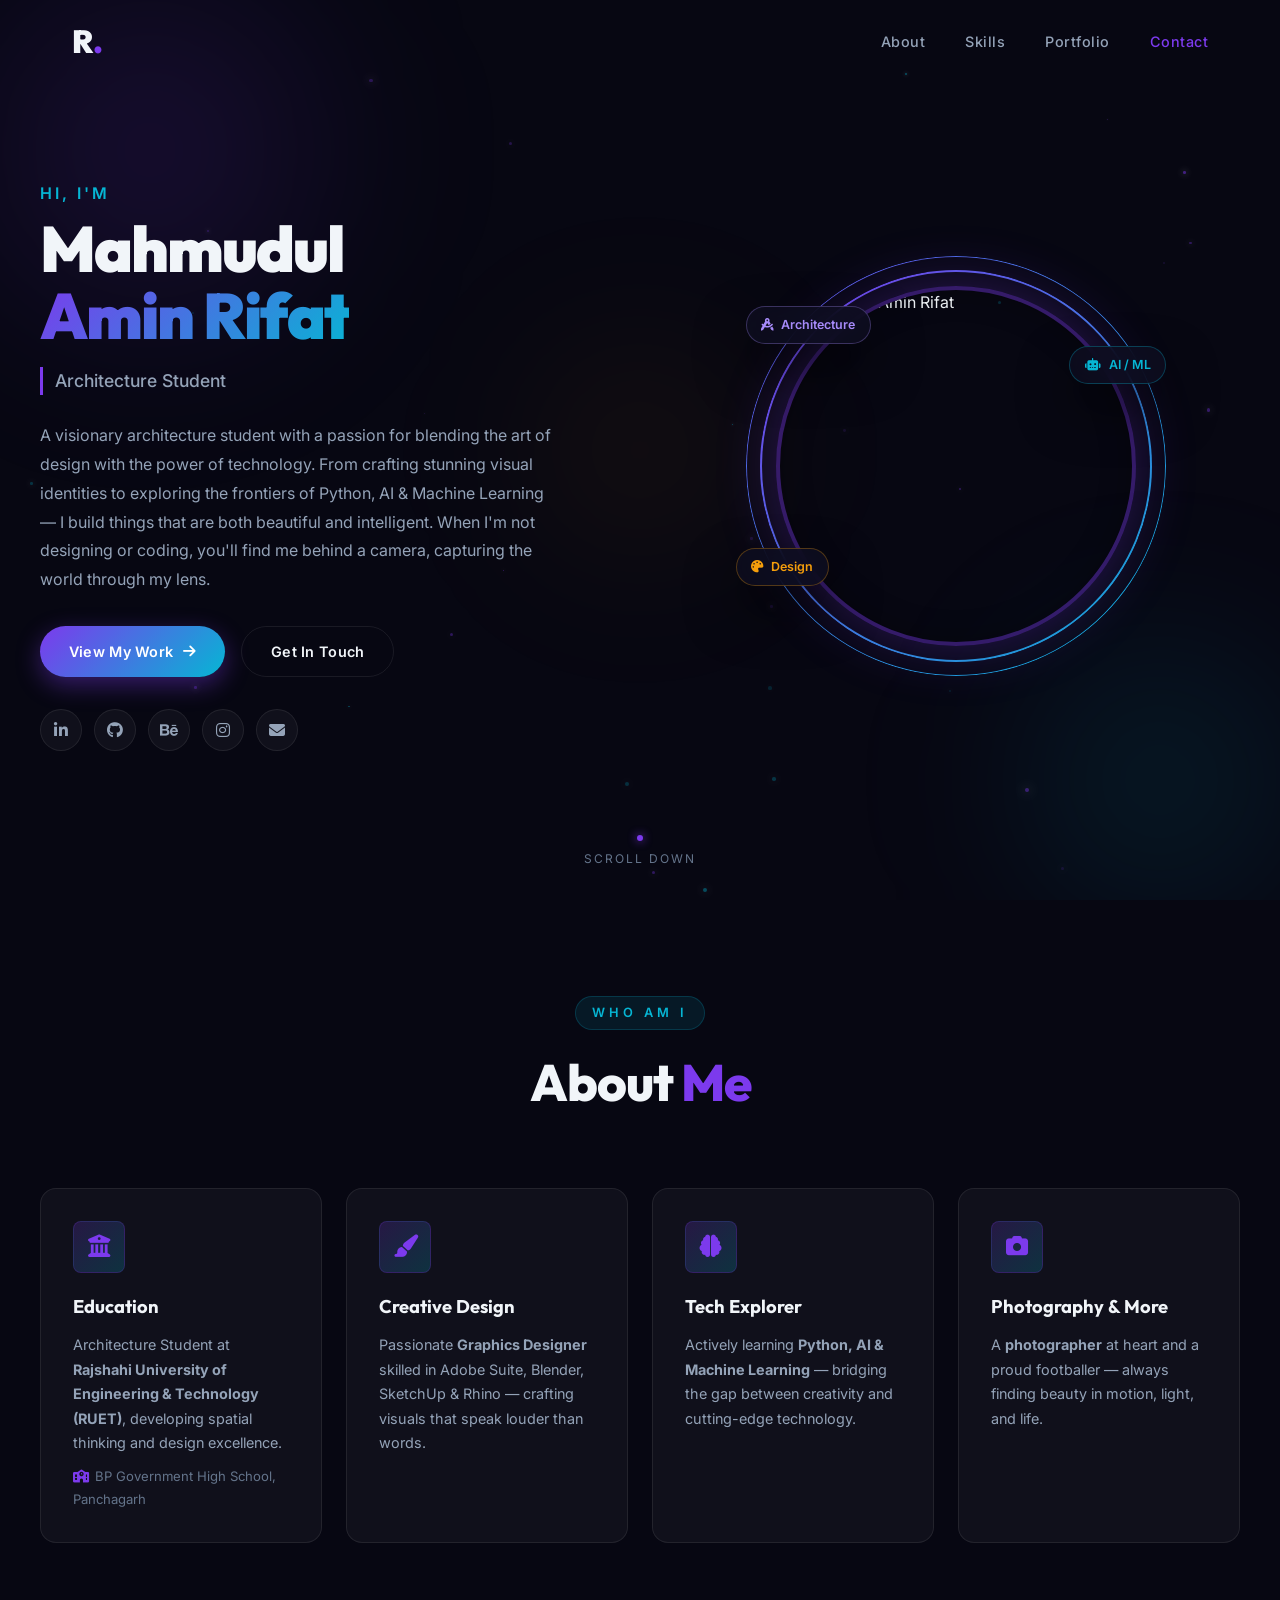
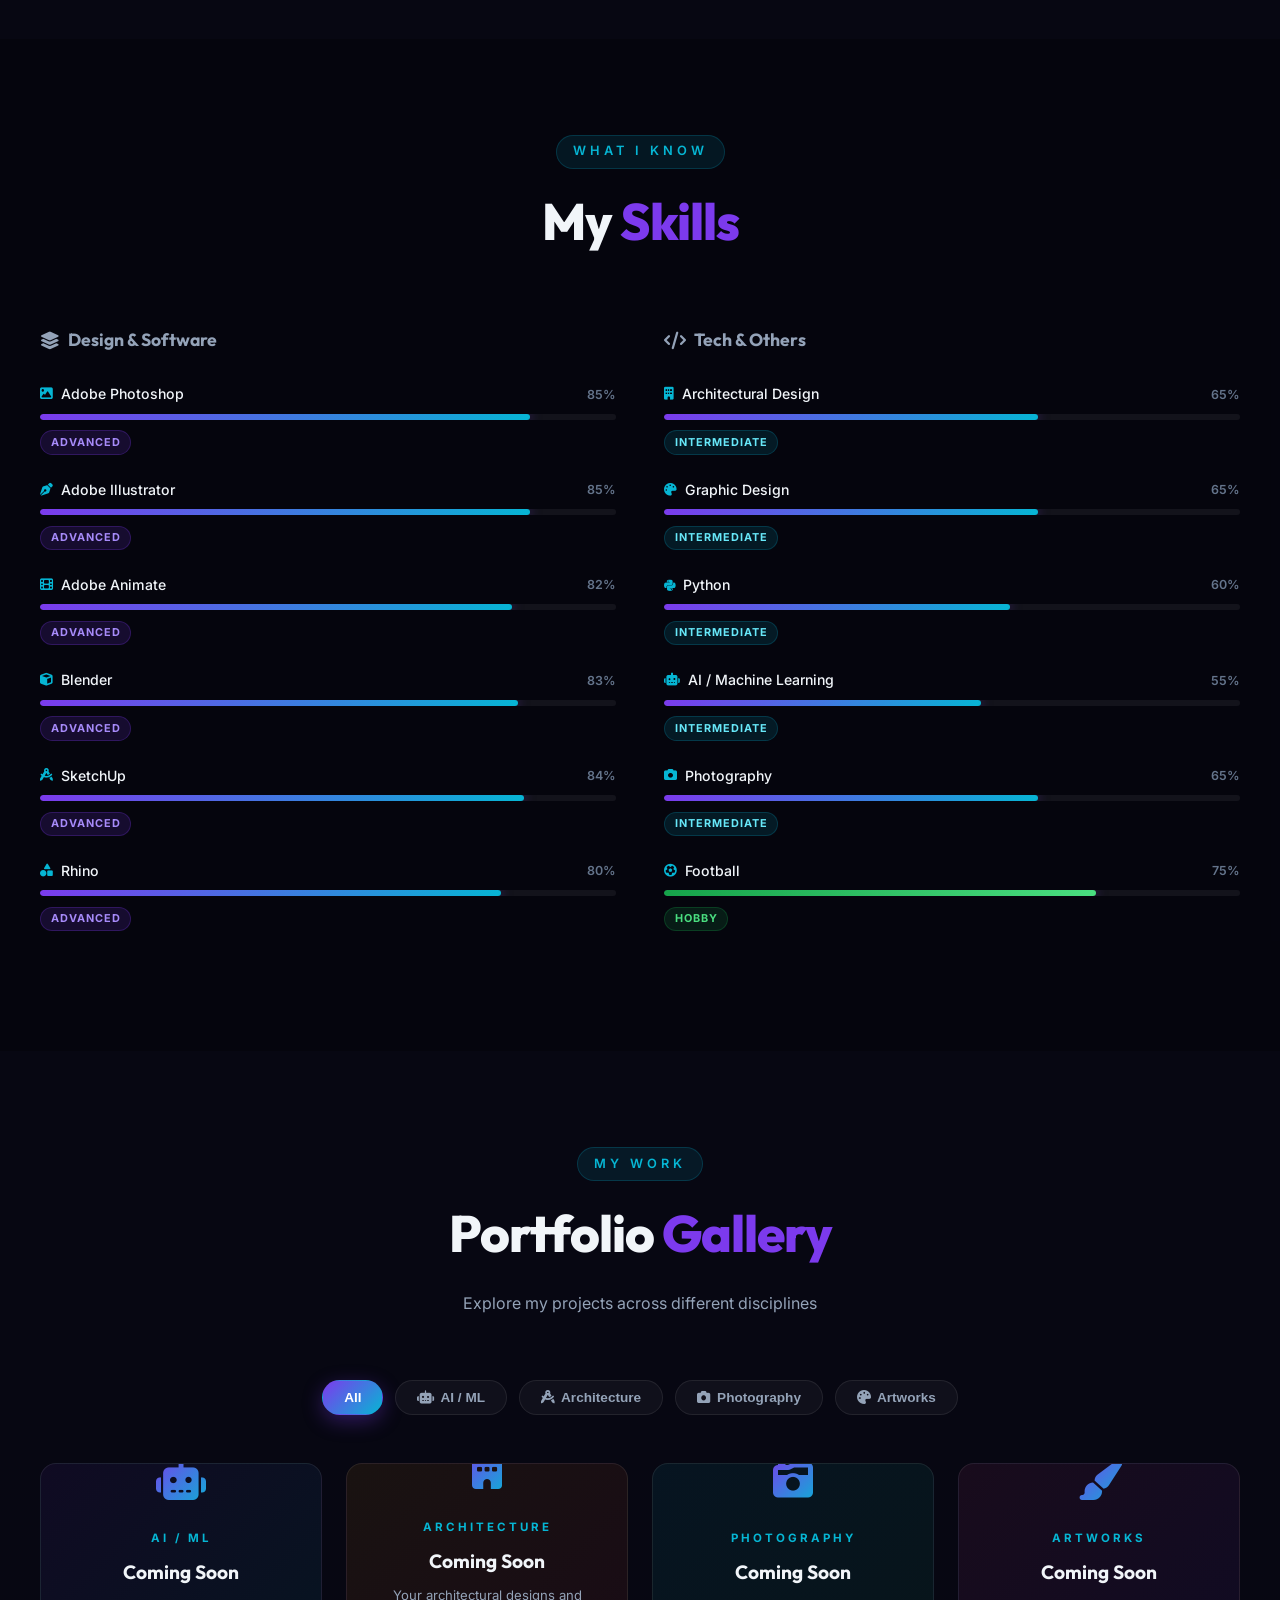
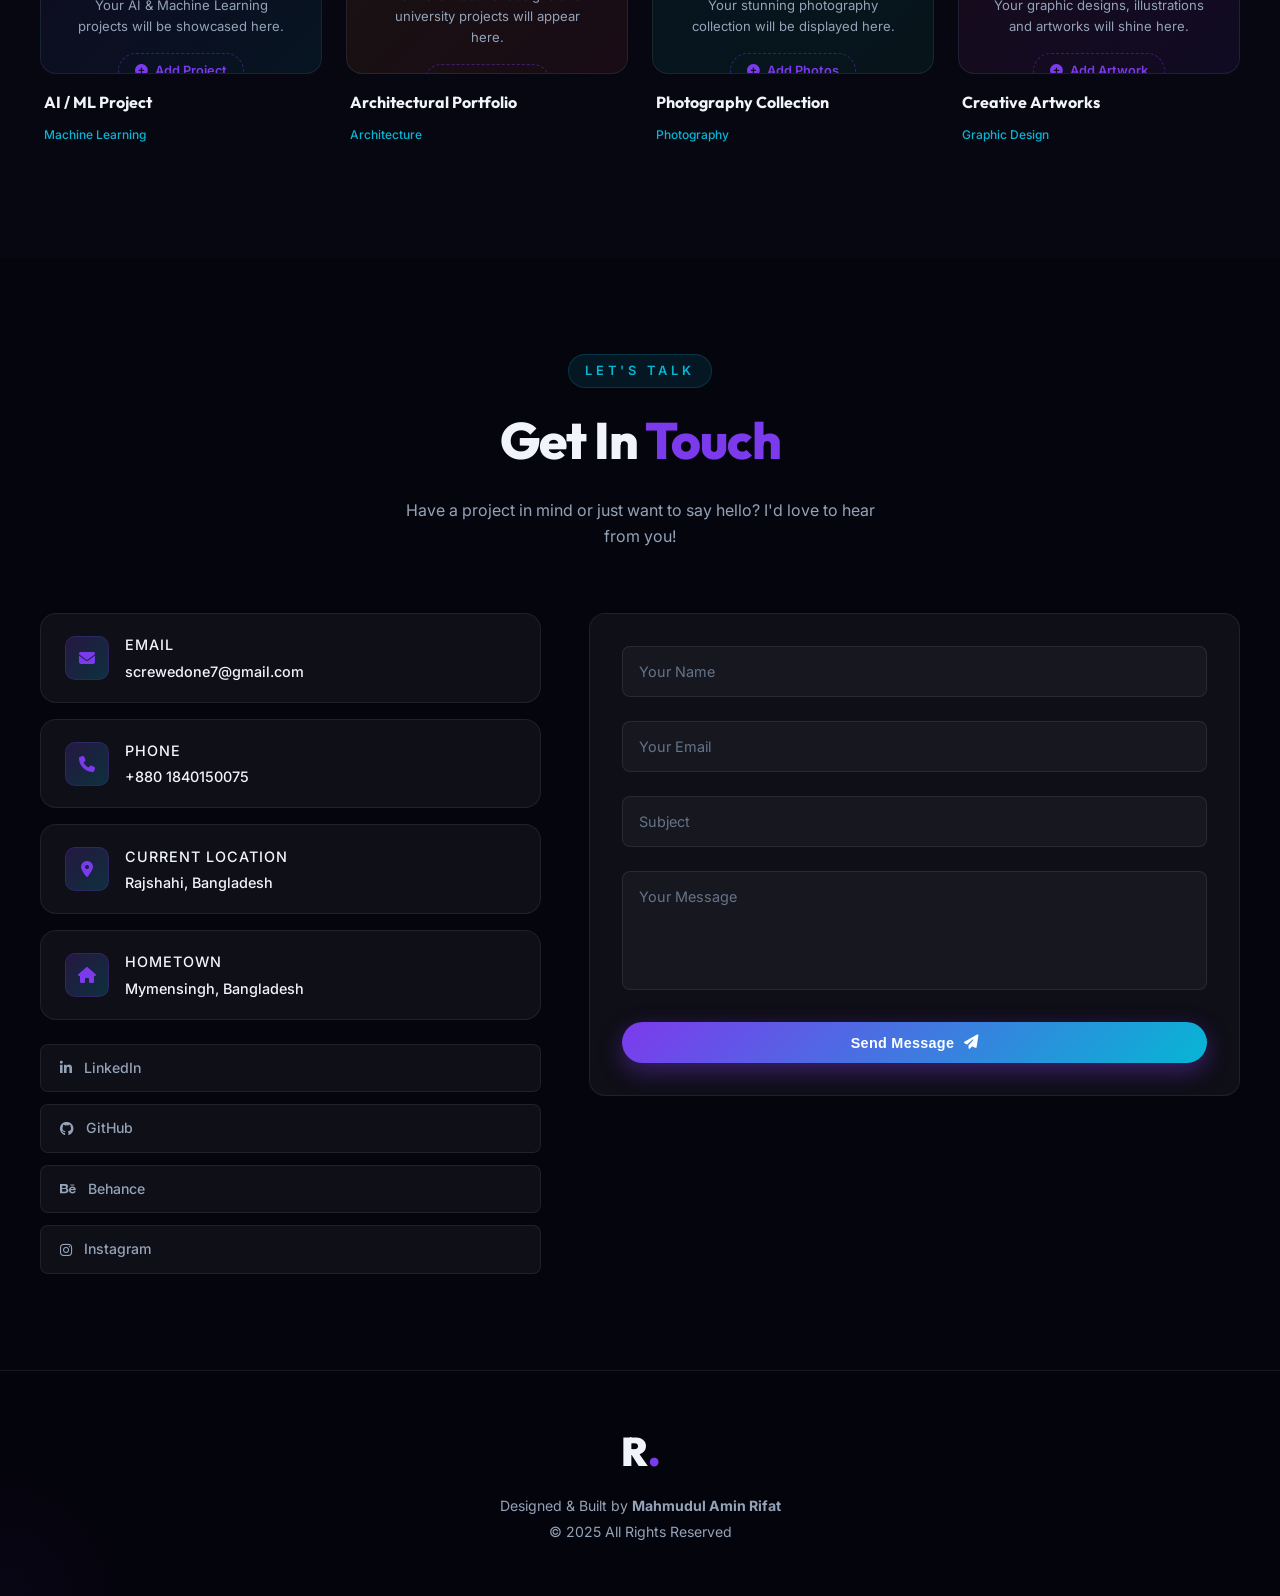
==== index.html @ 2a58b6e9 "Add files via upload" ====
<!DOCTYPE html>
<html lang="en">

<head>
    <meta charset="UTF-8" />
    <meta name="viewport" content="width=device-width, initial-scale=1.0" />
    <meta name="description"
        content="Mahmudul Amin Rifat — Architecture Student, Graphics Designer, Photographer & AI/ML Enthusiast. Portfolio & CV." />
    <title>Mahmudul Amin Rifat | Portfolio</title>
    <link rel="preconnect" href="https://fonts.googleapis.com" />
    <link rel="preconnect" href="https://fonts.gstatic.com" crossorigin />
    <link
        href="https://fonts.googleapis.com/css2?family=Outfit:wght@300;400;500;600;700;800;900&family=Inter:wght@300;400;500;600&display=swap"
        rel="stylesheet" />
    <link rel="stylesheet" href="https://cdnjs.cloudflare.com/ajax/libs/font-awesome/6.5.0/css/all.min.css" />
    <link rel="stylesheet" href="style.css" />
</head>

<body>

    <!-- Animated Background -->
    <div class="bg-animation">
        <div class="orb orb-1"></div>
        <div class="orb orb-2"></div>
        <div class="orb orb-3"></div>
        <div class="particles" id="particles"></div>
    </div>

    <!-- Navigation -->
    <nav class="navbar" id="navbar">
        <div class="nav-container">
            <a href="#hero" class="nav-logo">
                <span class="logo-text">R<span class="accent">.</span></span>
            </a>
            <ul class="nav-links" id="navLinks">
                <li><a href="#about" class="nav-link">About</a></li>
                <li><a href="#skills" class="nav-link">Skills</a></li>
                <li><a href="#portfolio" class="nav-link">Portfolio</a></li>
                <li><a href="#contact" class="nav-link">Contact</a></li>
            </ul>
            <button class="nav-toggle" id="navToggle" aria-label="Toggle navigation">
                <span></span><span></span><span></span>
            </button>
        </div>
    </nav>

    <!-- Hero Section -->
    <section class="hero" id="hero">
        <div class="hero-content">
            <div class="hero-left">
                <div class="greeting reveal">Hi, I'm</div>
                <h1 class="hero-name reveal">
                    Mahmudul<br />
                    <span class="name-gradient">Amin Rifat</span>
                </h1>
                <div class="hero-roles reveal">
                    <span class="role-item active" id="roleText">Architecture Student</span>
                </div>
                <p class="hero-bio reveal">
                    A visionary architecture student with a passion for blending the art of design
                    with the power of technology. From crafting stunning visual identities to exploring
                    the frontiers of Python, AI & Machine Learning — I build things that are both
                    beautiful and intelligent. When I'm not designing or coding, you'll find me behind
                    a camera, capturing the world through my lens.
                </p>
                <div class="hero-cta reveal">
                    <a href="#portfolio" class="btn btn-primary" id="viewWorkBtn">
                        <span>View My Work</span>
                        <i class="fas fa-arrow-right"></i>
                    </a>
                    <a href="#contact" class="btn btn-ghost" id="contactBtn">
                        <span>Get In Touch</span>
                    </a>
                </div>
                <div class="hero-socials reveal">
                    <a href="https://www.linkedin.com/in/mahmudul-rifat-793310312/" target="_blank" class="social-icon"
                        id="linkedinLink" aria-label="LinkedIn">
                        <i class="fab fa-linkedin-in"></i>
                    </a>
                    <a href="https://github.com/iceebear11" target="_blank" class="social-icon" id="githubLink"
                        aria-label="GitHub">
                        <i class="fab fa-github"></i>
                    </a>
                    <a href="https://www.behance.net/mdrifat579" target="_blank" class="social-icon" id="behanceLink"
                        aria-label="Behance">
                        <i class="fab fa-behance"></i>
                    </a>
                    <a href="https://www.instagram.com/i_rifat11/" target="_blank" class="social-icon"
                        id="instagramLink" aria-label="Instagram">
                        <i class="fab fa-instagram"></i>
                    </a>
                    <a href="mailto:screwedone7@gmail.com" class="social-icon" id="emailLink" aria-label="Email">
                        <i class="fas fa-envelope"></i>
                    </a>
                </div>
            </div>
            <div class="hero-right reveal">
                <div class="profile-wrapper">
                    <div class="profile-ring"></div>
                    <div class="profile-ring ring-2"></div>
                    <div class="profile-img-container">
                        <img src="images/profile.jpg" alt="Mahmudul Amin Rifat" class="profile-img" id="profileImg" />
                    </div>
                    <div class="profile-badge badge-1">
                        <i class="fas fa-drafting-compass"></i>
                        <span>Architecture</span>
                    </div>
                    <div class="profile-badge badge-2">
                        <i class="fas fa-palette"></i>
                        <span>Design</span>
                    </div>
                    <div class="profile-badge badge-3">
                        <i class="fas fa-robot"></i>
                        <span>AI / ML</span>
                    </div>
                </div>
            </div>
        </div>
        <div class="scroll-indicator" id="scrollIndicator">
            <div class="scroll-dot"></div>
            <span>Scroll Down</span>
        </div>
    </section>

    <!-- About Section -->
    <section class="section" id="about">
        <div class="container">
            <div class="section-header reveal">
                <span class="section-tag">Who Am I</span>
                <h2 class="section-title">About <span class="accent">Me</span></h2>
            </div>
            <div class="about-grid">
                <div class="about-card reveal" id="aboutCard1">
                    <div class="about-icon"><i class="fas fa-university"></i></div>
                    <h3>Education</h3>
                    <p>Architecture Student at <strong>Rajshahi University of Engineering &amp; Technology
                            (RUET)</strong>, developing spatial thinking and design excellence.</p>
                    <p style="margin-top:0.6rem; font-size:0.82rem; color:#64748b;"><i class="fas fa-school"
                            style="margin-right:0.35rem; color:#7c3aed;"></i>BP Government High School, Panchagarh</p>
                </div>
                <div class="about-card reveal" id="aboutCard2">
                    <div class="about-icon"><i class="fas fa-paint-brush"></i></div>
                    <h3>Creative Design</h3>
                    <p>Passionate <strong>Graphics Designer</strong> skilled in Adobe Suite, Blender, SketchUp & Rhino —
                        crafting visuals that speak louder than words.</p>
                </div>
                <div class="about-card reveal" id="aboutCard3">
                    <div class="about-icon"><i class="fas fa-brain"></i></div>
                    <h3>Tech Explorer</h3>
                    <p>Actively learning <strong>Python, AI & Machine Learning</strong> — bridging the gap between
                        creativity and cutting-edge technology.</p>
                </div>
                <div class="about-card reveal" id="aboutCard4">
                    <div class="about-icon"><i class="fas fa-camera"></i></div>
                    <h3>Photography & More</h3>
                    <p>A <strong>photographer</strong> at heart and a proud footballer — always finding beauty in
                        motion, light, and life.</p>
                </div>
            </div>
        </div>
    </section>

    <!-- Skills Section -->
    <section class="section section-dark" id="skills">
        <div class="container">
            <div class="section-header reveal">
                <span class="section-tag">What I Know</span>
                <h2 class="section-title">My <span class="accent">Skills</span></h2>
            </div>
            <div class="skills-grid">
                <div class="skills-col reveal">
                    <h3 class="skills-cat-title"><i class="fas fa-layer-group"></i> Design & Software</h3>
                    <div class="skill-item" id="skill-ps">
                        <div class="skill-header">
                            <span class="skill-name"><i class="fas fa-image"></i> Adobe Photoshop</span>
                            <span class="skill-percent">85%</span>
                        </div>
                        <div class="skill-bar">
                            <div class="skill-fill" data-width="85"></div>
                        </div>
                        <span class="skill-badge advanced">Advanced</span>
                    </div>
                    <div class="skill-item" id="skill-ai">
                        <div class="skill-header">
                            <span class="skill-name"><i class="fas fa-pen-nib"></i> Adobe Illustrator</span>
                            <span class="skill-percent">85%</span>
                        </div>
                        <div class="skill-bar">
                            <div class="skill-fill" data-width="85"></div>
                        </div>
                        <span class="skill-badge advanced">Advanced</span>
                    </div>
                    <div class="skill-item" id="skill-animate">
                        <div class="skill-header">
                            <span class="skill-name"><i class="fas fa-film"></i> Adobe Animate</span>
                            <span class="skill-percent">82%</span>
                        </div>
                        <div class="skill-bar">
                            <div class="skill-fill" data-width="82"></div>
                        </div>
                        <span class="skill-badge advanced">Advanced</span>
                    </div>
                    <div class="skill-item" id="skill-blender">
                        <div class="skill-header">
                            <span class="skill-name"><i class="fas fa-cube"></i> Blender</span>
                            <span class="skill-percent">83%</span>
                        </div>
                        <div class="skill-bar">
                            <div class="skill-fill" data-width="83"></div>
                        </div>
                        <span class="skill-badge advanced">Advanced</span>
                    </div>
                    <div class="skill-item" id="skill-sketchup">
                        <div class="skill-header">
                            <span class="skill-name"><i class="fas fa-drafting-compass"></i> SketchUp</span>
                            <span class="skill-percent">84%</span>
                        </div>
                        <div class="skill-bar">
                            <div class="skill-fill" data-width="84"></div>
                        </div>
                        <span class="skill-badge advanced">Advanced</span>
                    </div>
                    <div class="skill-item" id="skill-rhino">
                        <div class="skill-header">
                            <span class="skill-name"><i class="fas fa-shapes"></i> Rhino</span>
                            <span class="skill-percent">80%</span>
                        </div>
                        <div class="skill-bar">
                            <div class="skill-fill" data-width="80"></div>
                        </div>
                        <span class="skill-badge advanced">Advanced</span>
                    </div>
                </div>
                <div class="skills-col reveal">
                    <h3 class="skills-cat-title"><i class="fas fa-code"></i> Tech & Others</h3>
                    <div class="skill-item" id="skill-arch">
                        <div class="skill-header">
                            <span class="skill-name"><i class="fas fa-building"></i> Architectural Design</span>
                            <span class="skill-percent">65%</span>
                        </div>
                        <div class="skill-bar">
                            <div class="skill-fill" data-width="65"></div>
                        </div>
                        <span class="skill-badge intermediate">Intermediate</span>
                    </div>
                    <div class="skill-item" id="skill-gd">
                        <div class="skill-header">
                            <span class="skill-name"><i class="fas fa-palette"></i> Graphic Design</span>
                            <span class="skill-percent">65%</span>
                        </div>
                        <div class="skill-bar">
                            <div class="skill-fill" data-width="65"></div>
                        </div>
                        <span class="skill-badge intermediate">Intermediate</span>
                    </div>
                    <div class="skill-item" id="skill-python">
                        <div class="skill-header">
                            <span class="skill-name"><i class="fab fa-python"></i> Python</span>
                            <span class="skill-percent">60%</span>
                        </div>
                        <div class="skill-bar">
                            <div class="skill-fill" data-width="60"></div>
                        </div>
                        <span class="skill-badge intermediate">Intermediate</span>
                    </div>
                    <div class="skill-item" id="skill-aiml">
                        <div class="skill-header">
                            <span class="skill-name"><i class="fas fa-robot"></i> AI / Machine Learning</span>
                            <span class="skill-percent">55%</span>
                        </div>
                        <div class="skill-bar">
                            <div class="skill-fill" data-width="55"></div>
                        </div>
                        <span class="skill-badge intermediate">Intermediate</span>
                    </div>
                    <div class="skill-item" id="skill-photo">
                        <div class="skill-header">
                            <span class="skill-name"><i class="fas fa-camera"></i> Photography</span>
                            <span class="skill-percent">65%</span>
                        </div>
                        <div class="skill-bar">
                            <div class="skill-fill" data-width="65"></div>
                        </div>
                        <span class="skill-badge intermediate">Intermediate</span>
                    </div>
                    <div class="skill-item" id="skill-football">
                        <div class="skill-header">
                            <span class="skill-name"><i class="fas fa-futbol"></i> Football</span>
                            <span class="skill-percent">75%</span>
                        </div>
                        <div class="skill-bar">
                            <div class="skill-fill" data-width="75"
                                style="background: linear-gradient(90deg, #16a34a, #4ade80);"></div>
                        </div>
                        <span class="skill-badge hobby">Hobby</span>
                    </div>
                </div>
            </div>
        </div>
    </section>

    <!-- Portfolio Section -->
    <section class="section" id="portfolio">
        <div class="container">
            <div class="section-header reveal">
                <span class="section-tag">My Work</span>
                <h2 class="section-title">Portfolio <span class="accent">Gallery</span></h2>
                <p class="section-subtitle">Explore my projects across different disciplines</p>
            </div>

            <!-- Portfolio Tabs -->
            <div class="portfolio-tabs reveal">
                <button class="tab-btn active" data-tab="all" id="tabAll">All</button>
                <button class="tab-btn" data-tab="aiml" id="tabAiml"><i class="fas fa-robot"></i> AI / ML</button>
                <button class="tab-btn" data-tab="architecture" id="tabArch"><i class="fas fa-drafting-compass"></i>
                    Architecture</button>
                <button class="tab-btn" data-tab="photography" id="tabPhoto"><i class="fas fa-camera"></i>
                    Photography</button>
                <button class="tab-btn" data-tab="artworks" id="tabArt"><i class="fas fa-palette"></i> Artworks</button>
            </div>

            <!-- Portfolio Grid -->
            <div class="portfolio-grid" id="portfolioGrid">

                <!-- AI/ML Section -->
                <div class="portfolio-item reveal" data-category="aiml" id="port-aiml-1">
                    <div class="portfolio-card placeholder-card">
                        <div class="placeholder-inner">
                            <div class="placeholder-icon"><i class="fas fa-robot"></i></div>
                            <span class="placeholder-cat">AI / ML</span>
                            <h3>Coming Soon</h3>
                            <p>Your AI & Machine Learning projects will be showcased here.</p>
                            <div class="upload-hint"><i class="fas fa-plus-circle"></i> Add Project</div>
                        </div>
                    </div>
                    <div class="portfolio-info">
                        <h4>AI / ML Project</h4>
                        <span class="port-tag">Machine Learning</span>
                    </div>
                </div>

                <!-- Architecture Section -->
                <div class="portfolio-item reveal" data-category="architecture" id="port-arch-1">
                    <div class="portfolio-card placeholder-card arch-placeholder">
                        <div class="placeholder-inner">
                            <div class="placeholder-icon"><i class="fas fa-building"></i></div>
                            <span class="placeholder-cat">Architecture</span>
                            <h3>Coming Soon</h3>
                            <p>Your architectural designs and university projects will appear here.</p>
                            <div class="upload-hint"><i class="fas fa-plus-circle"></i> Add Project</div>
                        </div>
                    </div>
                    <div class="portfolio-info">
                        <h4>Architectural Portfolio</h4>
                        <span class="port-tag">Architecture</span>
                    </div>
                </div>

                <!-- Photography Section -->
                <div class="portfolio-item reveal" data-category="photography" id="port-photo-1">
                    <div class="portfolio-card placeholder-card photo-placeholder">
                        <div class="placeholder-inner">
                            <div class="placeholder-icon"><i class="fas fa-camera-retro"></i></div>
                            <span class="placeholder-cat">Photography</span>
                            <h3>Coming Soon</h3>
                            <p>Your stunning photography collection will be displayed here.</p>
                            <div class="upload-hint"><i class="fas fa-plus-circle"></i> Add Photos</div>
                        </div>
                    </div>
                    <div class="portfolio-info">
                        <h4>Photography Collection</h4>
                        <span class="port-tag">Photography</span>
                    </div>
                </div>

                <!-- Artworks Section -->
                <div class="portfolio-item reveal" data-category="artworks" id="port-art-1">
                    <div class="portfolio-card placeholder-card art-placeholder">
                        <div class="placeholder-inner">
                            <div class="placeholder-icon"><i class="fas fa-paint-brush"></i></div>
                            <span class="placeholder-cat">Artworks</span>
                            <h3>Coming Soon</h3>
                            <p>Your graphic designs, illustrations and artworks will shine here.</p>
                            <div class="upload-hint"><i class="fas fa-plus-circle"></i> Add Artwork</div>
                        </div>
                    </div>
                    <div class="portfolio-info">
                        <h4>Creative Artworks</h4>
                        <span class="port-tag">Graphic Design</span>
                    </div>
                </div>

            </div>
        </div>
    </section>

    <!-- Contact Section -->
    <section class="section section-dark" id="contact">
        <div class="container">
            <div class="section-header reveal">
                <span class="section-tag">Let's Talk</span>
                <h2 class="section-title">Get In <span class="accent">Touch</span></h2>
                <p class="section-subtitle">Have a project in mind or just want to say hello? I'd love to hear from you!
                </p>
            </div>
            <div class="contact-grid">
                <div class="contact-info reveal">
                    <div class="contact-card" id="contactEmail">
                        <div class="contact-icon"><i class="fas fa-envelope"></i></div>
                        <div class="contact-details">
                            <span class="contact-label">Email</span>
                            <a href="mailto:screwedone7@gmail.com">screwedone7@gmail.com</a>
                        </div>
                    </div>
                    <div class="contact-card" id="contactPhone">
                        <div class="contact-icon"><i class="fas fa-phone"></i></div>
                        <div class="contact-details">
                            <span class="contact-label">Phone</span>
                            <a href="tel:+8801840150075">+880 1840150075</a>
                        </div>
                    </div>
                    <div class="contact-card" id="contactLocation">
                        <div class="contact-icon"><i class="fas fa-map-marker-alt"></i></div>
                        <div class="contact-details">
                            <span class="contact-label">Current Location</span>
                            <span>Rajshahi, Bangladesh</span>
                        </div>
                    </div>
                    <div class="contact-card" id="contactHometown">
                        <div class="contact-icon"><i class="fas fa-home"></i></div>
                        <div class="contact-details">
                            <span class="contact-label">Hometown</span>
                            <span>Mymensingh, Bangladesh</span>
                        </div>
                    </div>
                    <div class="contact-socials">
                        <a href="https://www.linkedin.com/in/mahmudul-rifat-793310312/" target="_blank"
                            class="contact-social-link" id="contactLinkedin">
                            <i class="fab fa-linkedin-in"></i>
                            <span>LinkedIn</span>
                        </a>
                        <a href="https://github.com/iceebear11" target="_blank" class="contact-social-link"
                            id="contactGithub">
                            <i class="fab fa-github"></i>
                            <span>GitHub</span>
                        </a>
                        <a href="https://www.behance.net/mdrifat579" target="_blank" class="contact-social-link"
                            id="contactBehance">
                            <i class="fab fa-behance"></i>
                            <span>Behance</span>
                        </a>
                        <a href="https://www.instagram.com/i_rifat11/" target="_blank" class="contact-social-link"
                            id="contactInstagram">
                            <i class="fab fa-instagram"></i>
                            <span>Instagram</span>
                        </a>
                    </div>
                </div>
                <div class="contact-form-wrapper reveal">
                    <form class="contact-form" id="contactForm">
                        <div class="form-group">
                            <input type="text" id="formName" name="name" placeholder="Your Name" required />
                            <label for="formName">Your Name</label>
                        </div>
                        <div class="form-group">
                            <input type="email" id="formEmail" name="email" placeholder="Your Email" required />
                            <label for="formEmail">Your Email</label>
                        </div>
                        <div class="form-group">
                            <input type="text" id="formSubject" name="subject" placeholder="Subject" />
                            <label for="formSubject">Subject</label>
                        </div>
                        <div class="form-group">
                            <textarea id="formMessage" name="message" rows="5" placeholder="Your Message"
                                required></textarea>
                            <label for="formMessage">Your Message</label>
                        </div>
                        <button type="submit" class="btn btn-primary btn-full" id="submitBtn">
                            <span>Send Message</span>
                            <i class="fas fa-paper-plane"></i>
                        </button>
                    </form>
                </div>
            </div>
        </div>
    </section>

    <!-- Footer -->
    <footer class="footer">
        <div class="footer-content">
            <div class="footer-logo">R<span class="accent">.</span></div>
            <p>Designed & Built by <strong>Mahmudul Amin Rifat</strong></p>
            <p class="footer-copy">© 2025 All Rights Reserved</p>
        </div>
    </footer>

    <script src="script.js"></script>
</body>

</html>
---- style.css ----
/* ===========================
   RESET & BASE
=========================== */
*,
*::before,
*::after {
  margin: 0;
  padding: 0;
  box-sizing: border-box;
}

:root {
  --bg: #070712;
  --bg-2: #0d0d1f;
  --surface: rgba(255, 255, 255, 0.04);
  --surface-hover: rgba(255, 255, 255, 0.08);
  --border: rgba(255, 255, 255, 0.08);
  --accent: #7c3aed;
  --accent-2: #06b6d4;
  --accent-3: #f59e0b;
  --gradient: linear-gradient(135deg, #7c3aed, #06b6d4);
  --gradient-warm: linear-gradient(135deg, #f59e0b, #ef4444);
  --text: #f1f5f9;
  --text-muted: #94a3b8;
  --text-dim: #64748b;
  --font-head: 'Outfit', sans-serif;
  --font-body: 'Inter', sans-serif;
  --radius: 16px;
  --radius-sm: 8px;
  --shadow: 0 25px 50px rgba(0, 0, 0, 0.5);
  --transition: all 0.35s cubic-bezier(0.4, 0, 0.2, 1);
}

html {
  scroll-behavior: smooth;
  font-size: 16px;
}

body {
  font-family: var(--font-body);
  background: var(--bg);
  color: var(--text);
  overflow-x: hidden;
  line-height: 1.6;
}

/* ===========================
   ANIMATED BACKGROUND
=========================== */
.bg-animation {
  position: fixed;
  inset: 0;
  pointer-events: none;
  z-index: 0;
  overflow: hidden;
}

.orb {
  position: absolute;
  border-radius: 50%;
  filter: blur(80px);
  animation: orbFloat 12s ease-in-out infinite alternate;
}

.orb-1 {
  width: 500px;
  height: 500px;
  background: radial-gradient(circle, rgba(124, 58, 237, 0.18), transparent 70%);
  top: -100px;
  left: -100px;
  animation-delay: 0s;
}

.orb-2 {
  width: 400px;
  height: 400px;
  background: radial-gradient(circle, rgba(6, 182, 212, 0.15), transparent 70%);
  bottom: -80px;
  right: -80px;
  animation-delay: -4s;
}

.orb-3 {
  width: 300px;
  height: 300px;
  background: radial-gradient(circle, rgba(245, 158, 11, 0.1), transparent 70%);
  top: 50%;
  left: 50%;
  transform: translate(-50%, -50%);
  animation-delay: -8s;
}

@keyframes orbFloat {
  0% {
    transform: translate(0, 0) scale(1);
  }

  100% {
    transform: translate(40px, 30px) scale(1.1);
  }
}

/* ===========================
   NAVBAR
=========================== */
.navbar {
  position: fixed;
  top: 0;
  left: 0;
  right: 0;
  z-index: 1000;
  padding: 1rem 0;
  transition: var(--transition);
}

.navbar.scrolled {
  background: rgba(7, 7, 18, 0.85);
  backdrop-filter: blur(20px);
  -webkit-backdrop-filter: blur(20px);
  border-bottom: 1px solid var(--border);
  padding: 0.6rem 0;
}

.nav-container {
  max-width: 1200px;
  margin: 0 auto;
  padding: 0 2rem;
  display: flex;
  align-items: center;
  justify-content: space-between;
}

.nav-logo {
  text-decoration: none;
}

.logo-text {
  font-family: var(--font-head);
  font-size: 2rem;
  font-weight: 900;
  color: var(--text);
  letter-spacing: -1px;
}

.accent {
  color: var(--accent);
}

.nav-links {
  display: flex;
  list-style: none;
  gap: 2.5rem;
  align-items: center;
}

.nav-link {
  text-decoration: none;
  color: var(--text-muted);
  font-size: 0.9rem;
  font-weight: 500;
  letter-spacing: 0.5px;
  transition: var(--transition);
  position: relative;
}

.nav-link::after {
  content: '';
  position: absolute;
  bottom: -4px;
  left: 0;
  width: 0;
  height: 2px;
  background: var(--gradient);
  border-radius: 2px;
  transition: var(--transition);
}

.nav-link:hover {
  color: var(--text);
}

.nav-link:hover::after {
  width: 100%;
}

.nav-toggle {
  display: none;
  flex-direction: column;
  gap: 5px;
  background: none;
  border: none;
  cursor: pointer;
  padding: 4px;
}

.nav-toggle span {
  display: block;
  width: 24px;
  height: 2px;
  background: var(--text);
  border-radius: 2px;
  transition: var(--transition);
}

/* ===========================
   HERO
=========================== */
.hero {
  min-height: 100vh;
  display: flex;
  flex-direction: column;
  align-items: center;
  justify-content: center;
  position: relative;
  z-index: 1;
  padding: 6rem 2rem 4rem;
}

.hero-content {
  max-width: 1200px;
  width: 100%;
  display: grid;
  grid-template-columns: 1fr 1fr;
  gap: 4rem;
  align-items: center;
}

.greeting {
  font-size: 1rem;
  color: var(--accent-2);
  font-weight: 600;
  letter-spacing: 3px;
  text-transform: uppercase;
  margin-bottom: 0.5rem;
}

.hero-name {
  font-family: var(--font-head);
  font-size: clamp(2.8rem, 5vw, 4.5rem);
  font-weight: 900;
  line-height: 1.05;
  letter-spacing: -2px;
  margin-bottom: 1rem;
}

.name-gradient {
  background: var(--gradient);
  -webkit-background-clip: text;
  -webkit-text-fill-color: transparent;
  background-clip: text;
}

.hero-roles {
  margin-bottom: 1.5rem;
  height: 2rem;
  display: flex;
  align-items: center;
}

.role-item {
  font-size: 1.1rem;
  color: var(--text-muted);
  font-weight: 500;
  border-left: 3px solid var(--accent);
  padding-left: 0.75rem;
}

.hero-bio {
  font-size: 1rem;
  color: var(--text-muted);
  line-height: 1.8;
  margin-bottom: 2rem;
  max-width: 520px;
}

.hero-cta {
  display: flex;
  gap: 1rem;
  flex-wrap: wrap;
  margin-bottom: 2rem;
}

/* Buttons */
.btn {
  display: inline-flex;
  align-items: center;
  gap: 0.6rem;
  padding: 0.8rem 1.8rem;
  border-radius: 50px;
  font-size: 0.9rem;
  font-weight: 600;
  text-decoration: none;
  cursor: pointer;
  transition: var(--transition);
  border: none;
  letter-spacing: 0.3px;
}

.btn-primary {
  background: var(--gradient);
  color: #fff;
  box-shadow: 0 8px 25px rgba(124, 58, 237, 0.4);
}

.btn-primary:hover {
  transform: translateY(-2px);
  box-shadow: 0 12px 35px rgba(124, 58, 237, 0.55);
}

.btn-ghost {
  background: transparent;
  color: var(--text);
  border: 1px solid var(--border);
}

.btn-ghost:hover {
  background: var(--surface-hover);
  border-color: rgba(255, 255, 255, 0.2);
  transform: translateY(-2px);
}

.btn-full {
  width: 100%;
  justify-content: center;
}

/* Social Icons */
.hero-socials {
  display: flex;
  gap: 0.75rem;
}

.social-icon {
  width: 42px;
  height: 42px;
  border-radius: 50%;
  border: 1px solid var(--border);
  display: flex;
  align-items: center;
  justify-content: center;
  color: var(--text-muted);
  text-decoration: none;
  font-size: 1rem;
  transition: var(--transition);
  background: var(--surface);
}

.social-icon:hover {
  border-color: var(--accent);
  color: var(--accent);
  background: rgba(124, 58, 237, 0.12);
  transform: translateY(-3px);
}

/* Profile */
.hero-right {
  display: flex;
  justify-content: center;
}

.profile-wrapper {
  position: relative;
  width: 360px;
  height: 360px;
}

.profile-ring {
  position: absolute;
  inset: -16px;
  border-radius: 50%;
  border: 2px solid transparent;
  background: var(--gradient) border-box;
  -webkit-mask: linear-gradient(#fff 0 0) padding-box, linear-gradient(#fff 0 0);
  -webkit-mask-composite: xor;
  mask-composite: exclude;
  animation: spin 8s linear infinite;
  border-image: var(--gradient) 1;
}

.ring-2 {
  inset: -30px;
  border: 1px solid rgba(6, 182, 212, 0.2);
  animation-duration: 14s;
  animation-direction: reverse;
}

.profile-img-container {
  width: 360px;
  height: 360px;
  border-radius: 50%;
  overflow: hidden;
  border: 4px solid rgba(124, 58, 237, 0.4);
  position: relative;
  box-shadow: 0 0 60px rgba(124, 58, 237, 0.3), inset 0 0 30px rgba(0, 0, 0, 0.3);
}

.profile-img {
  width: 100%;
  height: 100%;
  object-fit: cover;
  object-position: center top;
  filter: brightness(0.95) contrast(1.05);
  transition: transform 0.5s ease;
}

.profile-img-container:hover .profile-img {
  transform: scale(1.05);
}

.profile-badge {
  position: absolute;
  background: rgba(13, 13, 31, 0.85);
  backdrop-filter: blur(12px);
  border: 1px solid var(--border);
  border-radius: 50px;
  padding: 0.5rem 0.9rem;
  display: flex;
  align-items: center;
  gap: 0.5rem;
  font-size: 0.78rem;
  font-weight: 600;
  color: var(--text);
  box-shadow: var(--shadow);
  animation: badgeFloat 3s ease-in-out infinite alternate;
}

.badge-1 {
  top: 20px;
  left: -30px;
  animation-delay: 0s;
  color: #a78bfa;
  border-color: rgba(167, 139, 250, 0.3);
}

.badge-2 {
  bottom: 60px;
  left: -40px;
  animation-delay: -1s;
  color: #f59e0b;
  border-color: rgba(245, 158, 11, 0.3);
}

.badge-3 {
  top: 60px;
  right: -30px;
  animation-delay: -2s;
  color: #06b6d4;
  border-color: rgba(6, 182, 212, 0.3);
}

@keyframes badgeFloat {
  0% {
    transform: translateY(0);
  }

  100% {
    transform: translateY(-8px);
  }
}

@keyframes spin {
  from {
    transform: rotate(0deg);
  }

  to {
    transform: rotate(360deg);
  }
}

/* Scroll Indicator */
.scroll-indicator {
  position: absolute;
  bottom: 2rem;
  left: 50%;
  transform: translateX(-50%);
  display: flex;
  flex-direction: column;
  align-items: center;
  gap: 0.5rem;
  color: var(--text-dim);
  font-size: 0.75rem;
  letter-spacing: 2px;
  text-transform: uppercase;
  animation: scrollBounce 2s ease-in-out infinite;
}

.scroll-dot {
  width: 6px;
  height: 6px;
  border-radius: 50%;
  background: var(--accent);
  box-shadow: 0 0 10px var(--accent);
}

@keyframes scrollBounce {

  0%,
  100% {
    transform: translateX(-50%) translateY(0);
  }

  50% {
    transform: translateX(-50%) translateY(8px);
  }
}

/* ===========================
   SECTIONS
=========================== */
.section {
  position: relative;
  z-index: 1;
  padding: 6rem 2rem;
}

.section-dark {
  background: rgba(0, 0, 0, 0.25);
}

.container {
  max-width: 1200px;
  margin: 0 auto;
}

.section-header {
  text-align: center;
  margin-bottom: 4rem;
}

.section-tag {
  display: inline-block;
  color: var(--accent-2);
  font-size: 0.8rem;
  font-weight: 600;
  letter-spacing: 4px;
  text-transform: uppercase;
  margin-bottom: 0.75rem;
  background: rgba(6, 182, 212, 0.1);
  padding: 0.35rem 1rem;
  border-radius: 50px;
  border: 1px solid rgba(6, 182, 212, 0.2);
}

.section-title {
  font-family: var(--font-head);
  font-size: clamp(2rem, 4vw, 3.2rem);
  font-weight: 800;
  letter-spacing: -1px;
  margin-bottom: 1rem;
}

.section-subtitle {
  color: var(--text-muted);
  font-size: 1rem;
  max-width: 500px;
  margin: 0 auto;
}

/* ===========================
   ABOUT
=========================== */
.about-grid {
  display: grid;
  grid-template-columns: repeat(auto-fit, minmax(250px, 1fr));
  gap: 1.5rem;
}

.about-card {
  background: var(--surface);
  border: 1px solid var(--border);
  border-radius: var(--radius);
  padding: 2rem;
  transition: var(--transition);
  position: relative;
  overflow: hidden;
}

.about-card::before {
  content: '';
  position: absolute;
  top: 0;
  left: 0;
  right: 0;
  height: 2px;
  background: var(--gradient);
  transform: scaleX(0);
  transition: var(--transition);
}

.about-card:hover::before {
  transform: scaleX(1);
}

.about-card:hover {
  background: var(--surface-hover);
  border-color: rgba(124, 58, 237, 0.3);
  transform: translateY(-5px);
  box-shadow: 0 20px 40px rgba(0, 0, 0, 0.3);
}

.about-icon {
  width: 52px;
  height: 52px;
  border-radius: var(--radius-sm);
  background: linear-gradient(135deg, rgba(124, 58, 237, 0.2), rgba(6, 182, 212, 0.2));
  display: flex;
  align-items: center;
  justify-content: center;
  font-size: 1.4rem;
  color: var(--accent);
  margin-bottom: 1.2rem;
  border: 1px solid rgba(124, 58, 237, 0.2);
}

.about-card h3 {
  font-family: var(--font-head);
  font-size: 1.15rem;
  font-weight: 700;
  margin-bottom: 0.75rem;
}

.about-card p {
  color: var(--text-muted);
  font-size: 0.9rem;
  line-height: 1.7;
}

/* ===========================
   SKILLS
=========================== */
.skills-grid {
  display: grid;
  grid-template-columns: 1fr 1fr;
  gap: 3rem;
}

.skills-cat-title {
  font-family: var(--font-head);
  font-size: 1.1rem;
  font-weight: 700;
  margin-bottom: 1.8rem;
  color: var(--text-muted);
  display: flex;
  align-items: center;
  gap: 0.5rem;
}

.skill-item {
  margin-bottom: 1.5rem;
  position: relative;
}

.skill-header {
  display: flex;
  justify-content: space-between;
  align-items: center;
  margin-bottom: 0.5rem;
}

.skill-name {
  font-size: 0.88rem;
  font-weight: 500;
  color: var(--text);
  display: flex;
  align-items: center;
  gap: 0.5rem;
}

.skill-name i {
  color: var(--accent-2);
  font-size: 0.8rem;
}

.skill-percent {
  font-size: 0.78rem;
  color: var(--text-dim);
  font-weight: 600;
}

.skill-bar {
  width: 100%;
  height: 6px;
  background: rgba(255, 255, 255, 0.06);
  border-radius: 50px;
  overflow: hidden;
  margin-bottom: 0.5rem;
}

.skill-fill {
  height: 100%;
  border-radius: 50px;
  background: var(--gradient);
  width: 0;
  transition: width 1.5s cubic-bezier(0.4, 0, .2, 1);
  box-shadow: 0 0 12px rgba(124, 58, 237, 0.5);
}

.skill-badge {
  font-size: 0.68rem;
  font-weight: 700;
  letter-spacing: 1px;
  text-transform: uppercase;
  padding: 0.15rem 0.6rem;
  border-radius: 50px;
  display: inline-block;
}

.skill-badge.advanced {
  background: rgba(124, 58, 237, 0.15);
  color: #a78bfa;
  border: 1px solid rgba(124, 58, 237, 0.25);
}

.skill-badge.intermediate {
  background: rgba(6, 182, 212, 0.12);
  color: #67e8f9;
  border: 1px solid rgba(6, 182, 212, 0.2);
}

.skill-badge.hobby {
  background: rgba(22, 163, 74, 0.15);
  color: #4ade80;
  border: 1px solid rgba(22, 163, 74, 0.25);
}

/* ===========================
   PORTFOLIO
=========================== */
.portfolio-tabs {
  display: flex;
  gap: 0.75rem;
  justify-content: center;
  margin-bottom: 3rem;
  flex-wrap: wrap;
}

.tab-btn {
  padding: 0.55rem 1.3rem;
  border-radius: 50px;
  font-size: 0.85rem;
  font-weight: 600;
  cursor: pointer;
  border: 1px solid var(--border);
  background: var(--surface);
  color: var(--text-muted);
  transition: var(--transition);
  display: flex;
  align-items: center;
  gap: 0.4rem;
}

.tab-btn:hover,
.tab-btn.active {
  background: var(--gradient);
  color: #fff;
  border-color: transparent;
  box-shadow: 0 6px 20px rgba(124, 58, 237, 0.35);
}

.portfolio-grid {
  display: grid;
  grid-template-columns: repeat(auto-fit, minmax(280px, 1fr));
  gap: 1.5rem;
}

.portfolio-item {
  cursor: pointer;
}

.portfolio-item.hidden {
  display: none;
}

.portfolio-card {
  border-radius: var(--radius);
  overflow: hidden;
  aspect-ratio: 4/3;
  position: relative;
  border: 1px solid var(--border);
  transition: var(--transition);
}

.portfolio-card:hover {
  transform: translateY(-6px);
  box-shadow: 0 25px 50px rgba(0, 0, 0, 0.4);
  border-color: rgba(124, 58, 237, 0.4);
}

.placeholder-card {
  background: linear-gradient(135deg, rgba(124, 58, 237, 0.08), rgba(6, 182, 212, 0.08));
}

.arch-placeholder {
  background: linear-gradient(135deg, rgba(245, 158, 11, 0.08), rgba(239, 68, 68, 0.08));
}

.photo-placeholder {
  background: linear-gradient(135deg, rgba(6, 182, 212, 0.08), rgba(16, 185, 129, 0.08));
}

.art-placeholder {
  background: linear-gradient(135deg, rgba(236, 72, 153, 0.08), rgba(124, 58, 237, 0.08));
}

.placeholder-inner {
  display: flex;
  flex-direction: column;
  align-items: center;
  justify-content: center;
  height: 100%;
  padding: 2rem;
  text-align: center;
}

.placeholder-icon {
  font-size: 2.5rem;
  margin-bottom: 1rem;
  background: var(--gradient);
  -webkit-background-clip: text;
  -webkit-text-fill-color: transparent;
  background-clip: text;
}

.placeholder-cat {
  font-size: 0.72rem;
  font-weight: 700;
  letter-spacing: 3px;
  text-transform: uppercase;
  color: var(--accent-2);
  margin-bottom: 0.6rem;
}

.placeholder-inner h3 {
  font-family: var(--font-head);
  font-size: 1.2rem;
  font-weight: 700;
  margin-bottom: 0.5rem;
}

.placeholder-inner p {
  color: var(--text-muted);
  font-size: 0.82rem;
  margin-bottom: 1rem;
}

.upload-hint {
  display: flex;
  align-items: center;
  gap: 0.4rem;
  font-size: 0.8rem;
  color: var(--accent);
  font-weight: 600;
  padding: 0.4rem 1rem;
  border-radius: 50px;
  border: 1px dashed rgba(124, 58, 237, 0.4);
  transition: var(--transition);
}

.upload-hint:hover {
  background: rgba(124, 58, 237, 0.1);
}

.portfolio-info {
  padding: 1rem 0.25rem;
}

.portfolio-info h4 {
  font-family: var(--font-head);
  font-size: 1rem;
  font-weight: 700;
  margin-bottom: 0.3rem;
}

.port-tag {
  font-size: 0.75rem;
  color: var(--accent-2);
  font-weight: 500;
}

/* ===========================
   CONTACT
=========================== */
.contact-grid {
  display: grid;
  grid-template-columns: 1fr 1.3fr;
  gap: 3rem;
  align-items: start;
}

.contact-card {
  display: flex;
  align-items: center;
  gap: 1rem;
  padding: 1.2rem 1.5rem;
  background: var(--surface);
  border: 1px solid var(--border);
  border-radius: var(--radius);
  margin-bottom: 1rem;
  transition: var(--transition);
}

.contact-card:hover {
  border-color: rgba(124, 58, 237, 0.3);
  background: var(--surface-hover);
  transform: translateX(4px);
}

.contact-icon {
  width: 44px;
  height: 44px;
  border-radius: 10px;
  background: linear-gradient(135deg, rgba(124, 58, 237, 0.2), rgba(6, 182, 212, 0.2));
  display: flex;
  align-items: center;
  justify-content: center;
  color: var(--accent);
  font-size: 1rem;
  flex-shrink: 0;
  border: 1px solid rgba(124, 58, 237, 0.2);
}

.contact-details {
  display: flex;
  flex-direction: column;
  gap: 0.2rem;
}

.contact-label {
  font-size: 0.72rem;
  color: var(--text-dim);
  font-weight: 600;
  text-transform: uppercase;
  letter-spacing: 1px;
}

.contact-details a,
.contact-details span {
  font-size: 0.9rem;
  color: var(--text);
  text-decoration: none;
  font-weight: 500;
  transition: var(--transition);
}

.contact-details a:hover {
  color: var(--accent-2);
}

.contact-socials {
  display: flex;
  flex-direction: column;
  gap: 0.75rem;
  margin-top: 1.5rem;
}

.contact-social-link {
  display: flex;
  align-items: center;
  gap: 0.75rem;
  padding: 0.75rem 1.2rem;
  border-radius: var(--radius-sm);
  border: 1px solid var(--border);
  color: var(--text-muted);
  text-decoration: none;
  font-size: 0.88rem;
  font-weight: 500;
  transition: var(--transition);
  background: var(--surface);
}

.contact-social-link:hover {
  color: var(--text);
  border-color: var(--accent);
  background: rgba(124, 58, 237, 0.08);
  transform: translateX(4px);
}

/* Contact Form */
.contact-form-wrapper {
  background: var(--surface);
  border: 1px solid var(--border);
  border-radius: var(--radius);
  padding: 2rem;
}

.form-group {
  position: relative;
  margin-bottom: 1.5rem;
}

.form-group input,
.form-group textarea {
  width: 100%;
  padding: 1rem;
  background: rgba(255, 255, 255, 0.04);
  border: 1px solid var(--border);
  border-radius: var(--radius-sm);
  color: var(--text);
  font-family: var(--font-body);
  font-size: 0.9rem;
  outline: none;
  transition: var(--transition);
  resize: none;
}

.form-group input:focus,
.form-group textarea:focus {
  border-color: var(--accent);
  background: rgba(124, 58, 237, 0.05);
  box-shadow: 0 0 0 3px rgba(124, 58, 237, 0.1);
}

.form-group label {
  display: none;
}

.form-group input::placeholder,
.form-group textarea::placeholder {
  color: var(--text-dim);
}

/* ===========================
   FOOTER
=========================== */
.footer {
  position: relative;
  z-index: 1;
  padding: 3rem 2rem;
  border-top: 1px solid var(--border);
  text-align: center;
  background: rgba(0, 0, 0, 0.3);
}

.footer-logo {
  font-family: var(--font-head);
  font-size: 2.5rem;
  font-weight: 900;
  margin-bottom: 0.75rem;
}

.footer p {
  color: var(--text-muted);
  font-size: 0.88rem;
  margin-bottom: 0.25rem;
}

.footer-copy {
  color: var(--text-dim);
  font-size: 0.78rem;
}

/* ===========================
   REVEAL ANIMATIONS
=========================== */
.reveal {
  opacity: 0;
  transform: translateY(30px);
  transition: opacity 0.8s cubic-bezier(0.4, 0, 0.2, 1), transform 0.8s cubic-bezier(0.4, 0, 0.2, 1);
}

.reveal.active {
  opacity: 1;
  transform: translateY(0);
}

/* ===========================
   RESPONSIVE
=========================== */
@media (max-width: 900px) {
  .hero-content {
    grid-template-columns: 1fr;
    text-align: center;
    gap: 3rem;
  }

  .hero-right {
    order: -1;
  }

  .hero-bio {
    max-width: 100%;
  }

  .hero-cta,
  .hero-socials {
    justify-content: center;
  }

  .skills-grid {
    grid-template-columns: 1fr;
  }

  .contact-grid {
    grid-template-columns: 1fr;
  }

  .profile-wrapper {
    width: 280px;
    height: 280px;
  }

  .profile-img-container {
    width: 280px;
    height: 280px;
  }

  .badge-1 {
    left: 0;
  }

  .badge-2 {
    left: 0;
  }

  .badge-3 {
    right: 0;
  }
}

@media (max-width: 640px) {
  .section {
    padding: 4rem 1.25rem;
  }

  .hero {
    padding: 5rem 1.25rem 3rem;
  }

  .nav-links {
    display: none;
    position: absolute;
    top: 100%;
    left: 0;
    right: 0;
    background: rgba(7, 7, 18, 0.97);
    backdrop-filter: blur(20px);
    flex-direction: column;
    padding: 1.5rem 2rem;
    gap: 1.2rem;
    border-bottom: 1px solid var(--border);
  }

  .nav-links.open {
    display: flex;
  }

  .nav-toggle {
    display: flex;
  }

  .portfolio-grid {
    grid-template-columns: 1fr;
  }
}
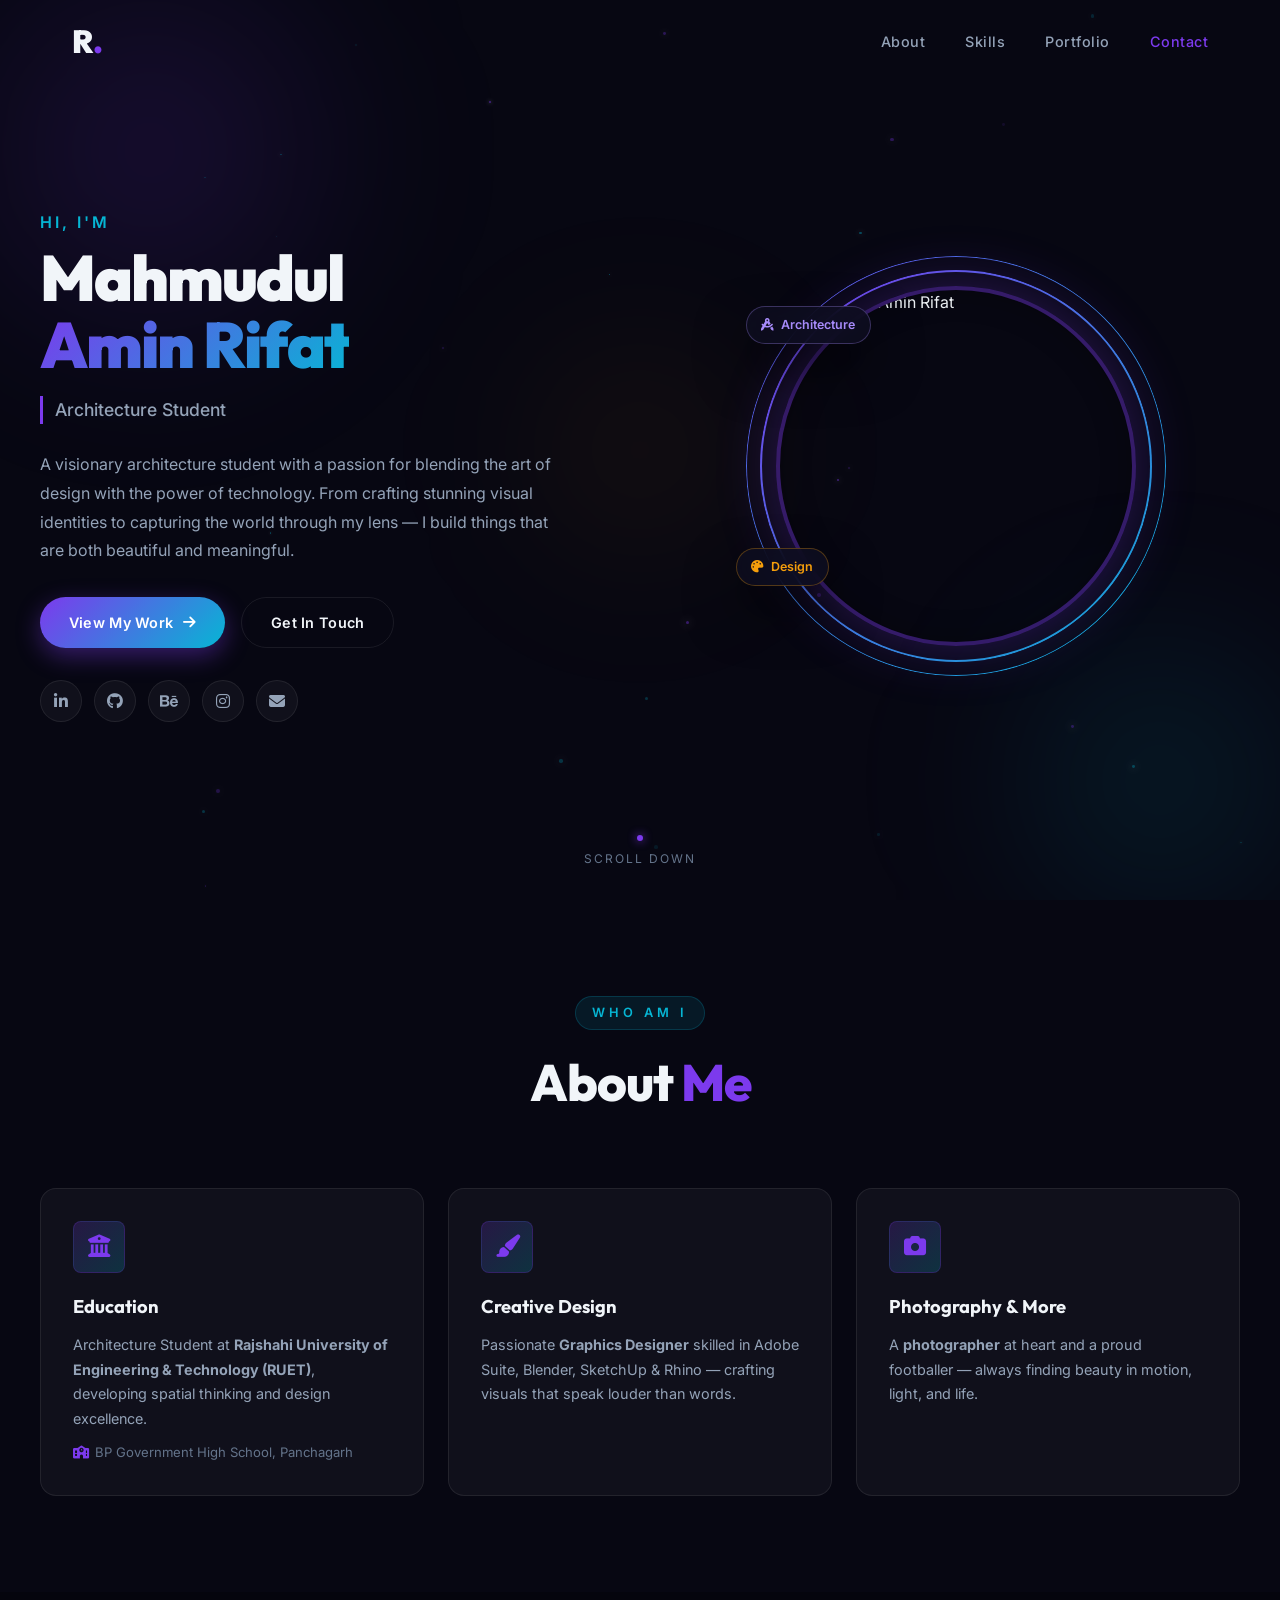
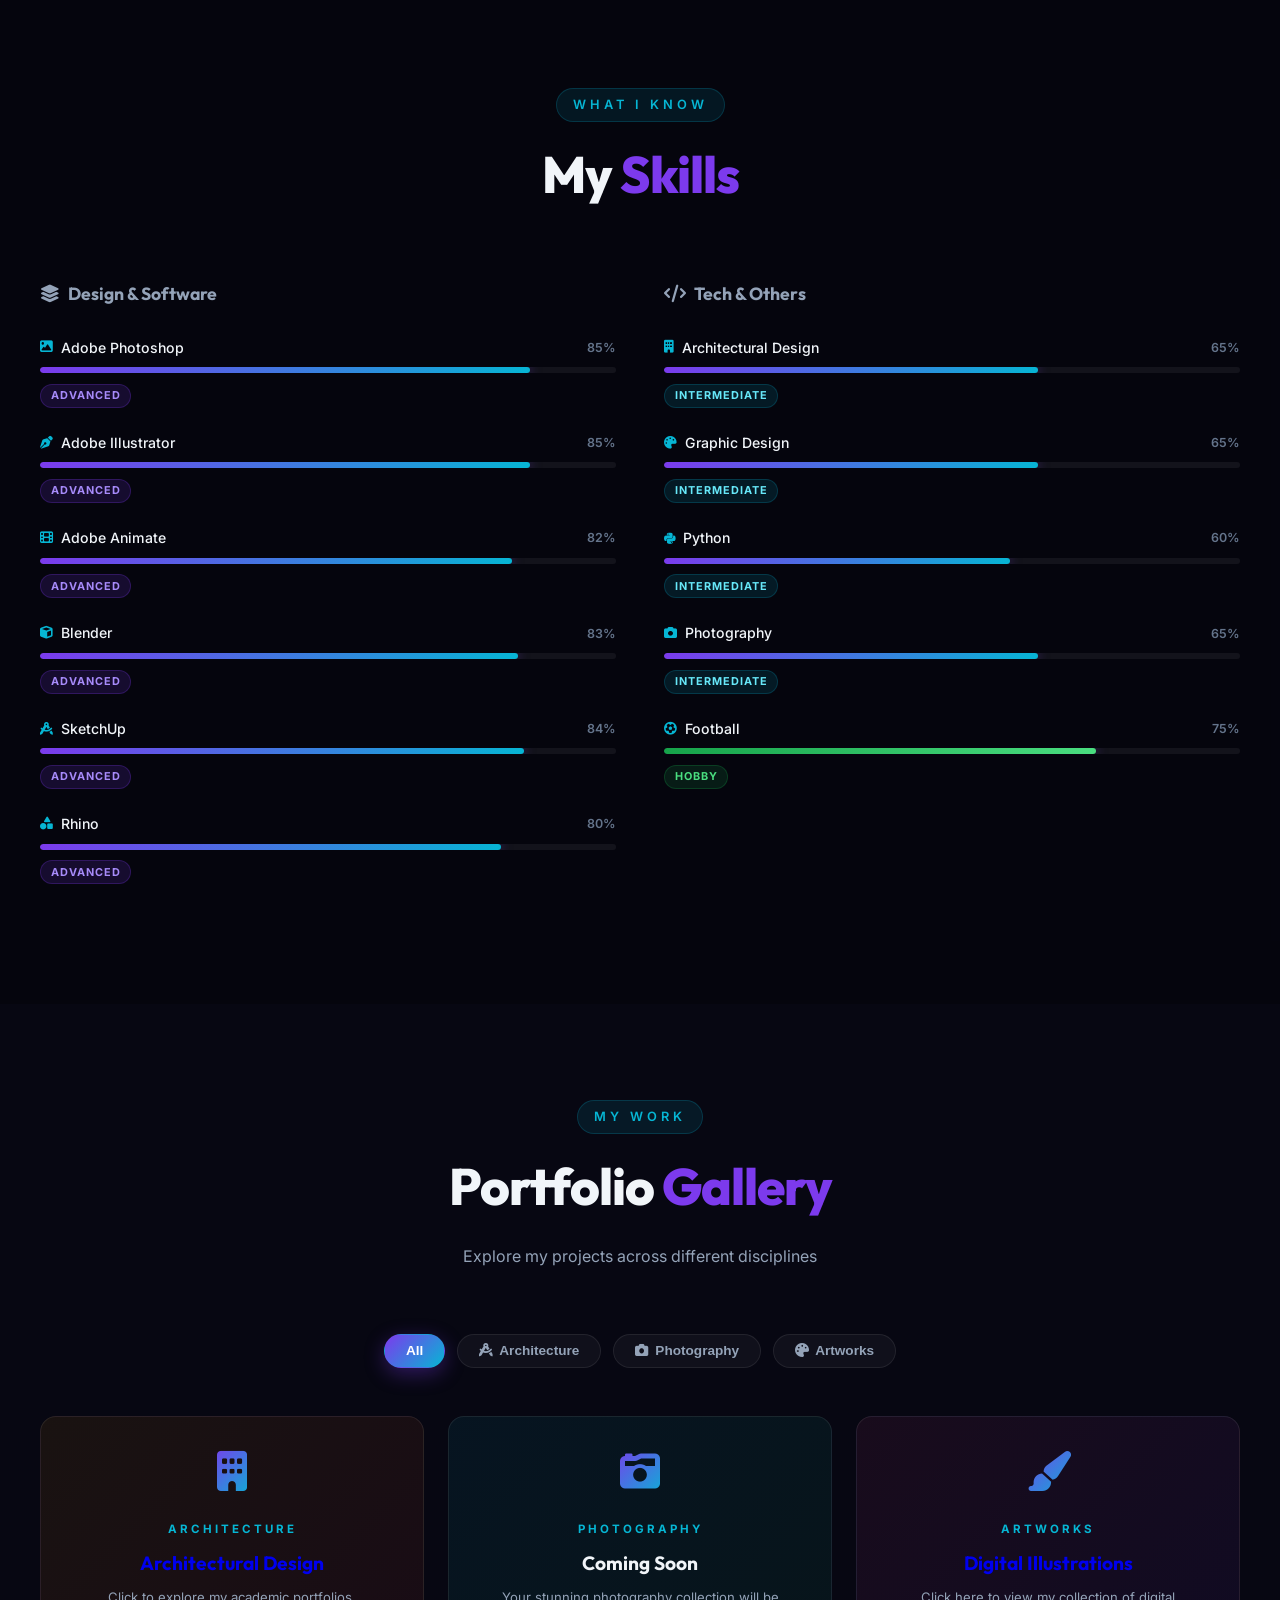
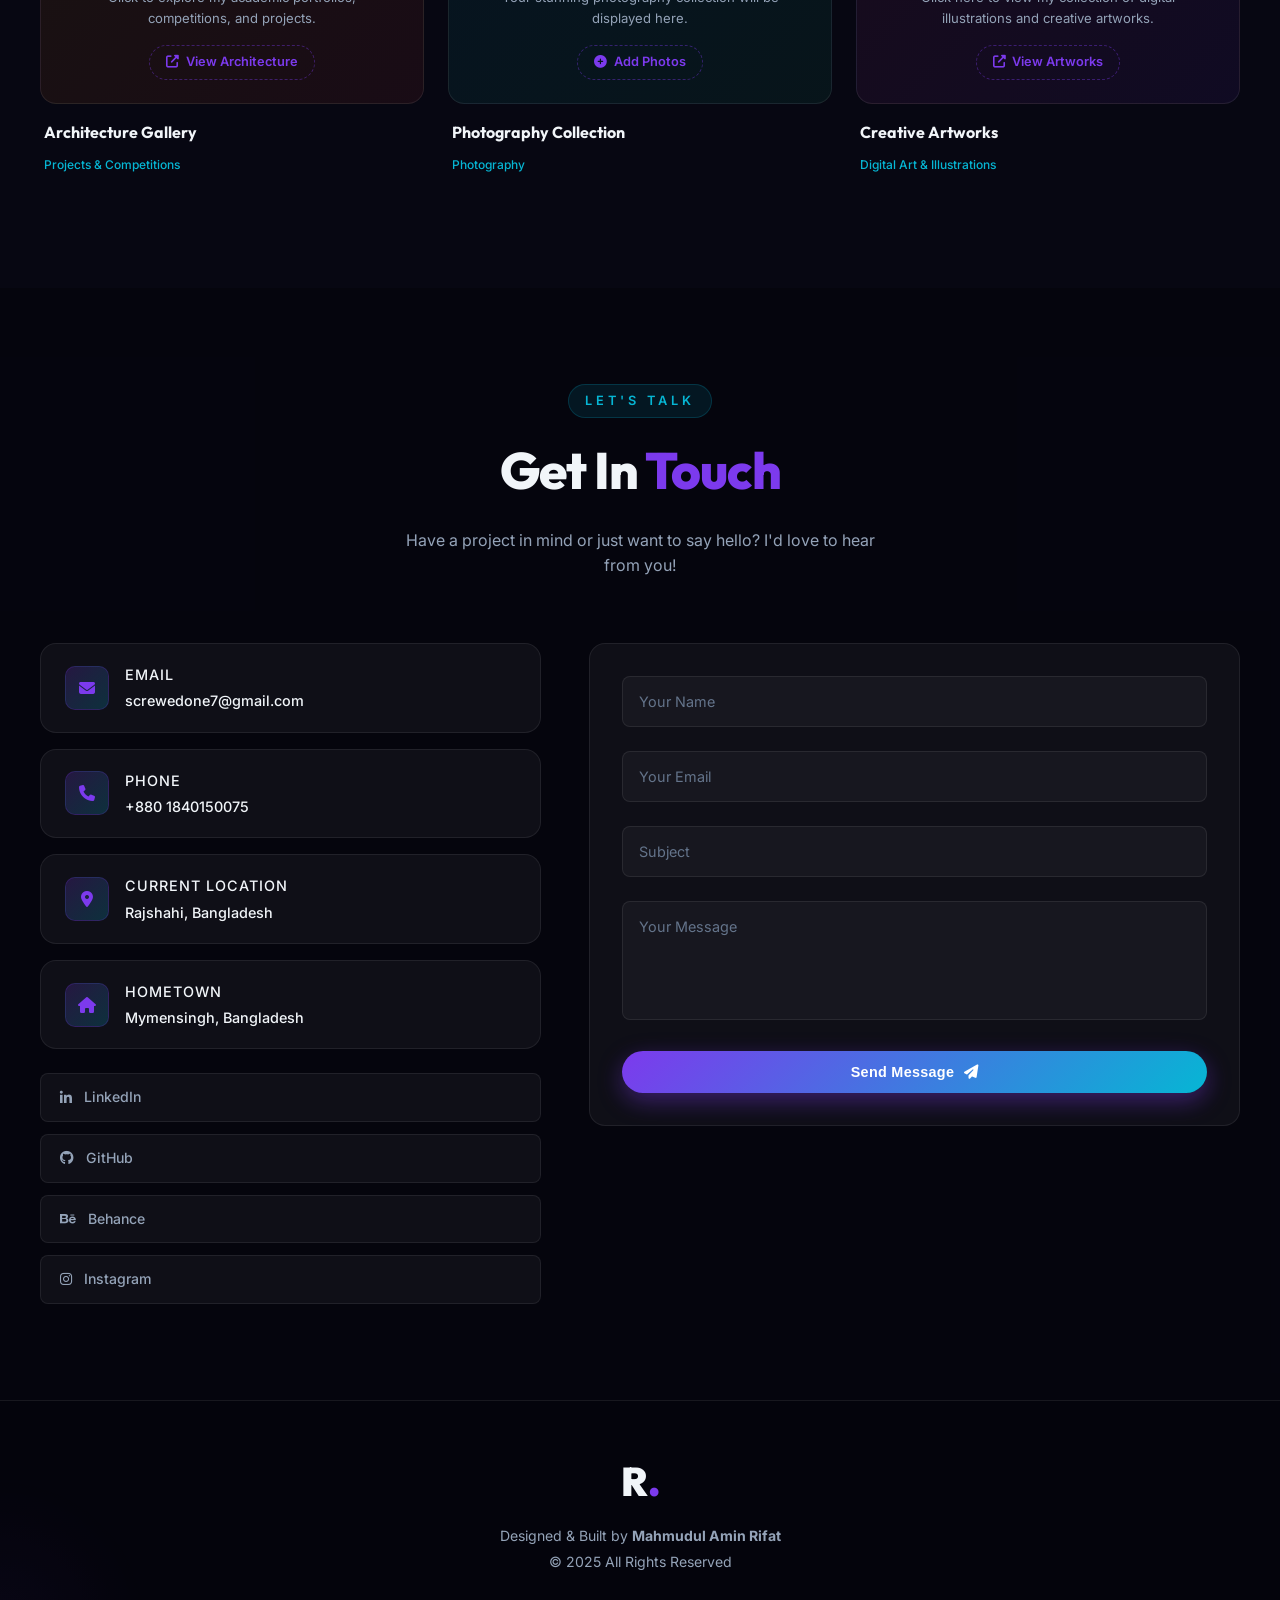
==== commit 35ae89c7: "Update index.html" ====
--- a/index.html
+++ b/index.html
@@ -5,7 +5,7 @@
     <meta charset="UTF-8" />
     <meta name="viewport" content="width=device-width, initial-scale=1.0" />
     <meta name="description"
-        content="Mahmudul Amin Rifat — Architecture Student, Graphics Designer, Photographer & AI/ML Enthusiast. Portfolio & CV." />
+        content="Mahmudul Amin Rifat — Architecture Student, Graphics Designer, Photographer. Portfolio & CV." />
     <title>Mahmudul Amin Rifat | Portfolio</title>
     <link rel="preconnect" href="https://fonts.googleapis.com" />
     <link rel="preconnect" href="https://fonts.gstatic.com" crossorigin />
@@ -58,10 +58,8 @@
                 </div>
                 <p class="hero-bio reveal">
                     A visionary architecture student with a passion for blending the art of design
-                    with the power of technology. From crafting stunning visual identities to exploring
-                    the frontiers of Python, AI & Machine Learning — I build things that are both
-                    beautiful and intelligent. When I'm not designing or coding, you'll find me behind
-                    a camera, capturing the world through my lens.
+                    with the power of technology. From crafting stunning visual identities to capturing 
+                    the world through my lens — I build things that are both beautiful and meaningful.
                 </p>
                 <div class="hero-cta reveal">
                     <a href="#portfolio" class="btn btn-primary" id="viewWorkBtn">
@@ -109,10 +107,7 @@
                         <i class="fas fa-palette"></i>
                         <span>Design</span>
                     </div>
-                    <div class="profile-badge badge-3">
-                        <i class="fas fa-robot"></i>
-                        <span>AI / ML</span>
-                    </div>
+
                 </div>
             </div>
         </div>
@@ -144,12 +139,7 @@
                     <p>Passionate <strong>Graphics Designer</strong> skilled in Adobe Suite, Blender, SketchUp & Rhino —
                         crafting visuals that speak louder than words.</p>
                 </div>
-                <div class="about-card reveal" id="aboutCard3">
-                    <div class="about-icon"><i class="fas fa-brain"></i></div>
-                    <h3>Tech Explorer</h3>
-                    <p>Actively learning <strong>Python, AI & Machine Learning</strong> — bridging the gap between
-                        creativity and cutting-edge technology.</p>
-                </div>
+
                 <div class="about-card reveal" id="aboutCard4">
                     <div class="about-icon"><i class="fas fa-camera"></i></div>
                     <h3>Photography & More</h3>
@@ -263,16 +253,7 @@
                         </div>
                         <span class="skill-badge intermediate">Intermediate</span>
                     </div>
-                    <div class="skill-item" id="skill-aiml">
-                        <div class="skill-header">
-                            <span class="skill-name"><i class="fas fa-robot"></i> AI / Machine Learning</span>
-                            <span class="skill-percent">55%</span>
-                        </div>
-                        <div class="skill-bar">
-                            <div class="skill-fill" data-width="55"></div>
-                        </div>
-                        <span class="skill-badge intermediate">Intermediate</span>
-                    </div>
+
                     <div class="skill-item" id="skill-photo">
                         <div class="skill-header">
                             <span class="skill-name"><i class="fas fa-camera"></i> Photography</span>
@@ -311,7 +292,7 @@
             <!-- Portfolio Tabs -->
             <div class="portfolio-tabs reveal">
                 <button class="tab-btn active" data-tab="all" id="tabAll">All</button>
-                <button class="tab-btn" data-tab="aiml" id="tabAiml"><i class="fas fa-robot"></i> AI / ML</button>
+
                 <button class="tab-btn" data-tab="architecture" id="tabArch"><i class="fas fa-drafting-compass"></i>
                     Architecture</button>
                 <button class="tab-btn" data-tab="photography" id="tabPhoto"><i class="fas fa-camera"></i>
@@ -322,37 +303,24 @@
             <!-- Portfolio Grid -->
             <div class="portfolio-grid" id="portfolioGrid">
 
-                <!-- AI/ML Section -->
-                <div class="portfolio-item reveal" data-category="aiml" id="port-aiml-1">
-                    <div class="portfolio-card placeholder-card">
-                        <div class="placeholder-inner">
-                            <div class="placeholder-icon"><i class="fas fa-robot"></i></div>
-                            <span class="placeholder-cat">AI / ML</span>
-                            <h3>Coming Soon</h3>
-                            <p>Your AI & Machine Learning projects will be showcased here.</p>
-                            <div class="upload-hint"><i class="fas fa-plus-circle"></i> Add Project</div>
-                        </div>
-                    </div>
-                    <div class="portfolio-info">
-                        <h4>AI / ML Project</h4>
-                        <span class="port-tag">Machine Learning</span>
-                    </div>
-                </div>
+
 
                 <!-- Architecture Section -->
                 <div class="portfolio-item reveal" data-category="architecture" id="port-arch-1">
-                    <div class="portfolio-card placeholder-card arch-placeholder">
-                        <div class="placeholder-inner">
-                            <div class="placeholder-icon"><i class="fas fa-building"></i></div>
-                            <span class="placeholder-cat">Architecture</span>
-                            <h3>Coming Soon</h3>
-                            <p>Your architectural designs and university projects will appear here.</p>
-                            <div class="upload-hint"><i class="fas fa-plus-circle"></i> Add Project</div>
-                        </div>
-                    </div>
+                    <a href="architecture.html" target="_blank" style="text-decoration: none; display: block;">
+                        <div class="portfolio-card placeholder-card arch-placeholder">
+                            <div class="placeholder-inner">
+                                <div class="placeholder-icon"><i class="fas fa-building"></i></div>
+                                <span class="placeholder-cat">Architecture</span>
+                                <h3>Architectural Design</h3>
+                                <p>Click to explore my academic portfolios, competitions, and projects.</p>
+                                <div class="upload-hint"><i class="fas fa-external-link-alt"></i> View Architecture</div>
+                            </div>
+                        </div>
+                    </a>
                     <div class="portfolio-info">
-                        <h4>Architectural Portfolio</h4>
-                        <span class="port-tag">Architecture</span>
+                        <h4>Architecture Gallery</h4>
+                        <span class="port-tag">Projects & Competitions</span>
                     </div>
                 </div>
 
@@ -374,19 +342,21 @@
                 </div>
 
                 <!-- Artworks Section -->
-                <div class="portfolio-item reveal" data-category="artworks" id="port-art-1">
-                    <div class="portfolio-card placeholder-card art-placeholder">
-                        <div class="placeholder-inner">
-                            <div class="placeholder-icon"><i class="fas fa-paint-brush"></i></div>
-                            <span class="placeholder-cat">Artworks</span>
-                            <h3>Coming Soon</h3>
-                            <p>Your graphic designs, illustrations and artworks will shine here.</p>
-                            <div class="upload-hint"><i class="fas fa-plus-circle"></i> Add Artwork</div>
-                        </div>
-                    </div>
+                <div class="portfolio-item reveal" data-category="artworks">
+                    <a href="artworks.html" target="_blank" style="text-decoration: none; display: block;">
+                        <div class="portfolio-card placeholder-card art-placeholder">
+                            <div class="placeholder-inner">
+                                <div class="placeholder-icon"><i class="fas fa-paint-brush"></i></div>
+                                <span class="placeholder-cat">Artworks</span>
+                                <h3>Digital Illustrations</h3>
+                                <p>Click here to view my collection of digital illustrations and creative artworks.</p>
+                                <div class="upload-hint"><i class="fas fa-external-link-alt"></i> View Artworks</div>
+                            </div>
+                        </div>
+                    </a>
                     <div class="portfolio-info">
                         <h4>Creative Artworks</h4>
-                        <span class="port-tag">Graphic Design</span>
+                        <span class="port-tag">Digital Art & Illustrations</span>
                     </div>
                 </div>
 
@@ -497,4 +467,4 @@
     <script src="script.js"></script>
 </body>
 
-</html>+</html>
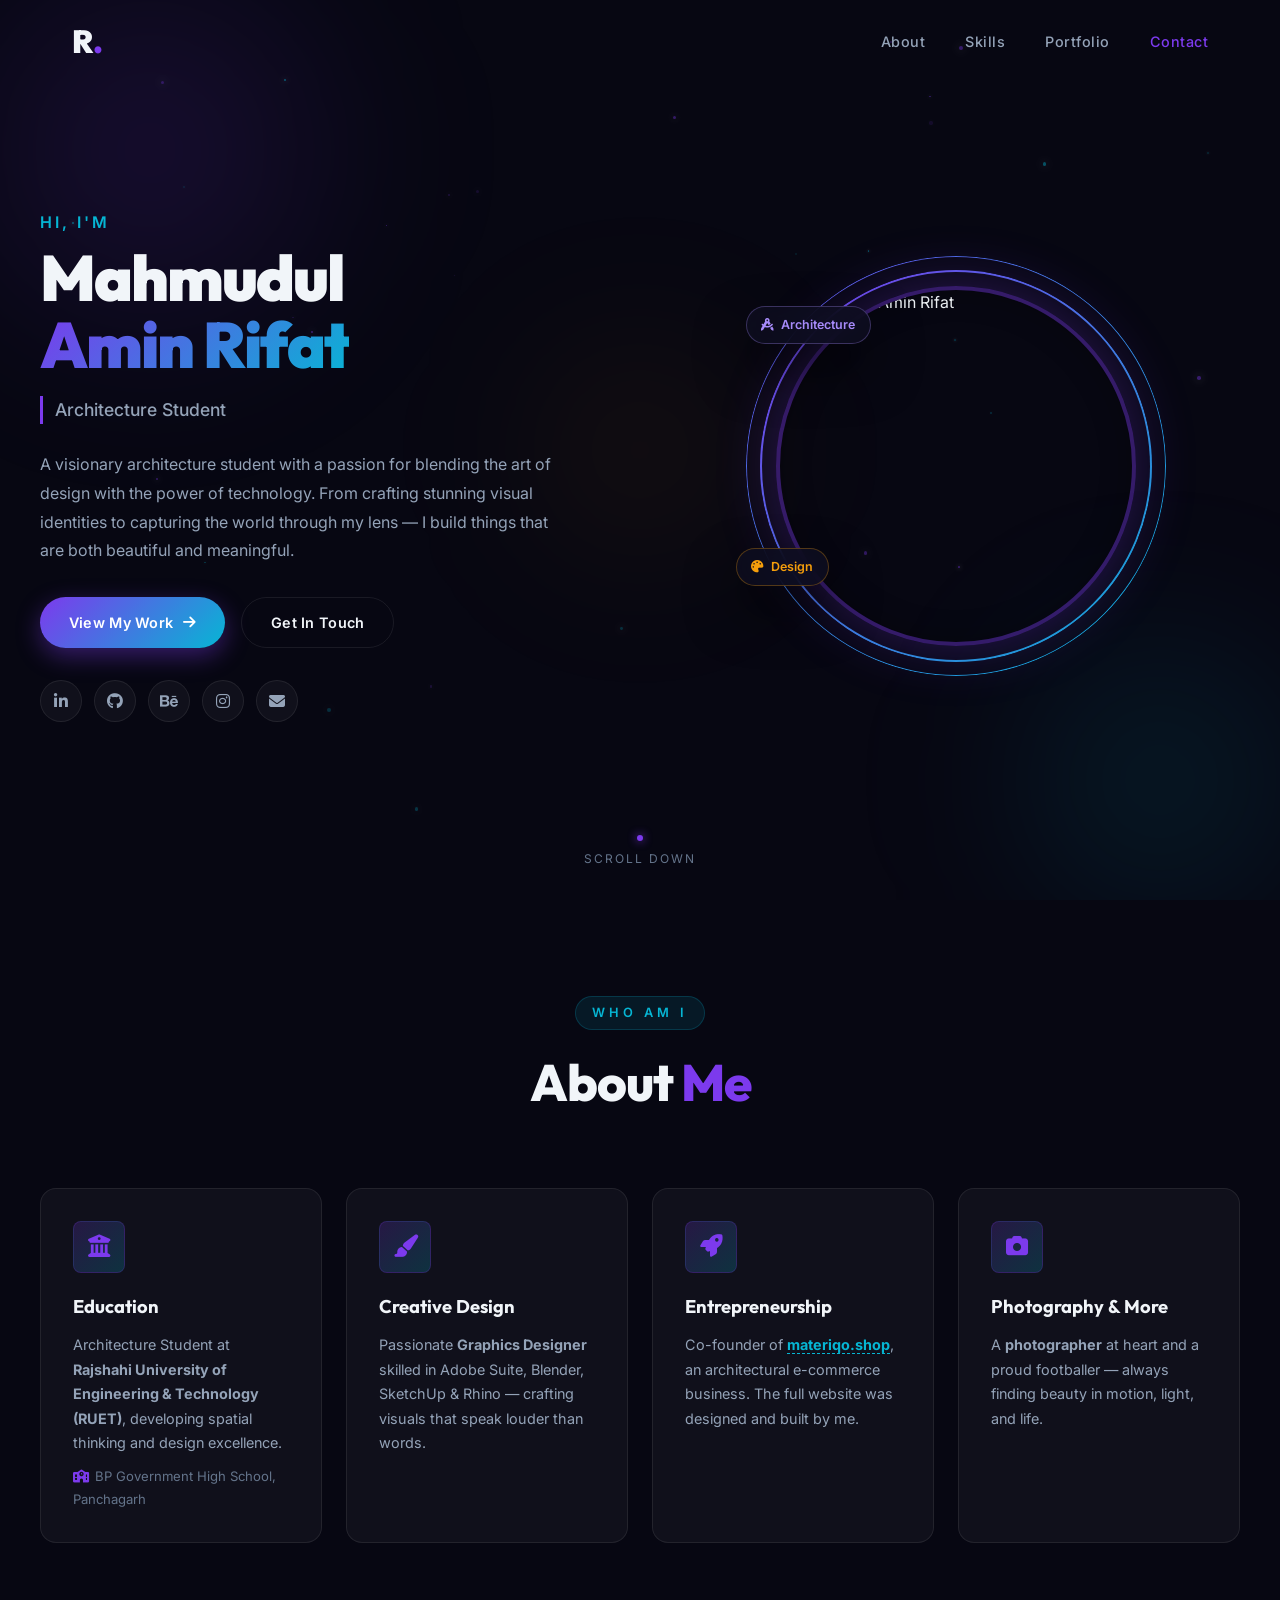
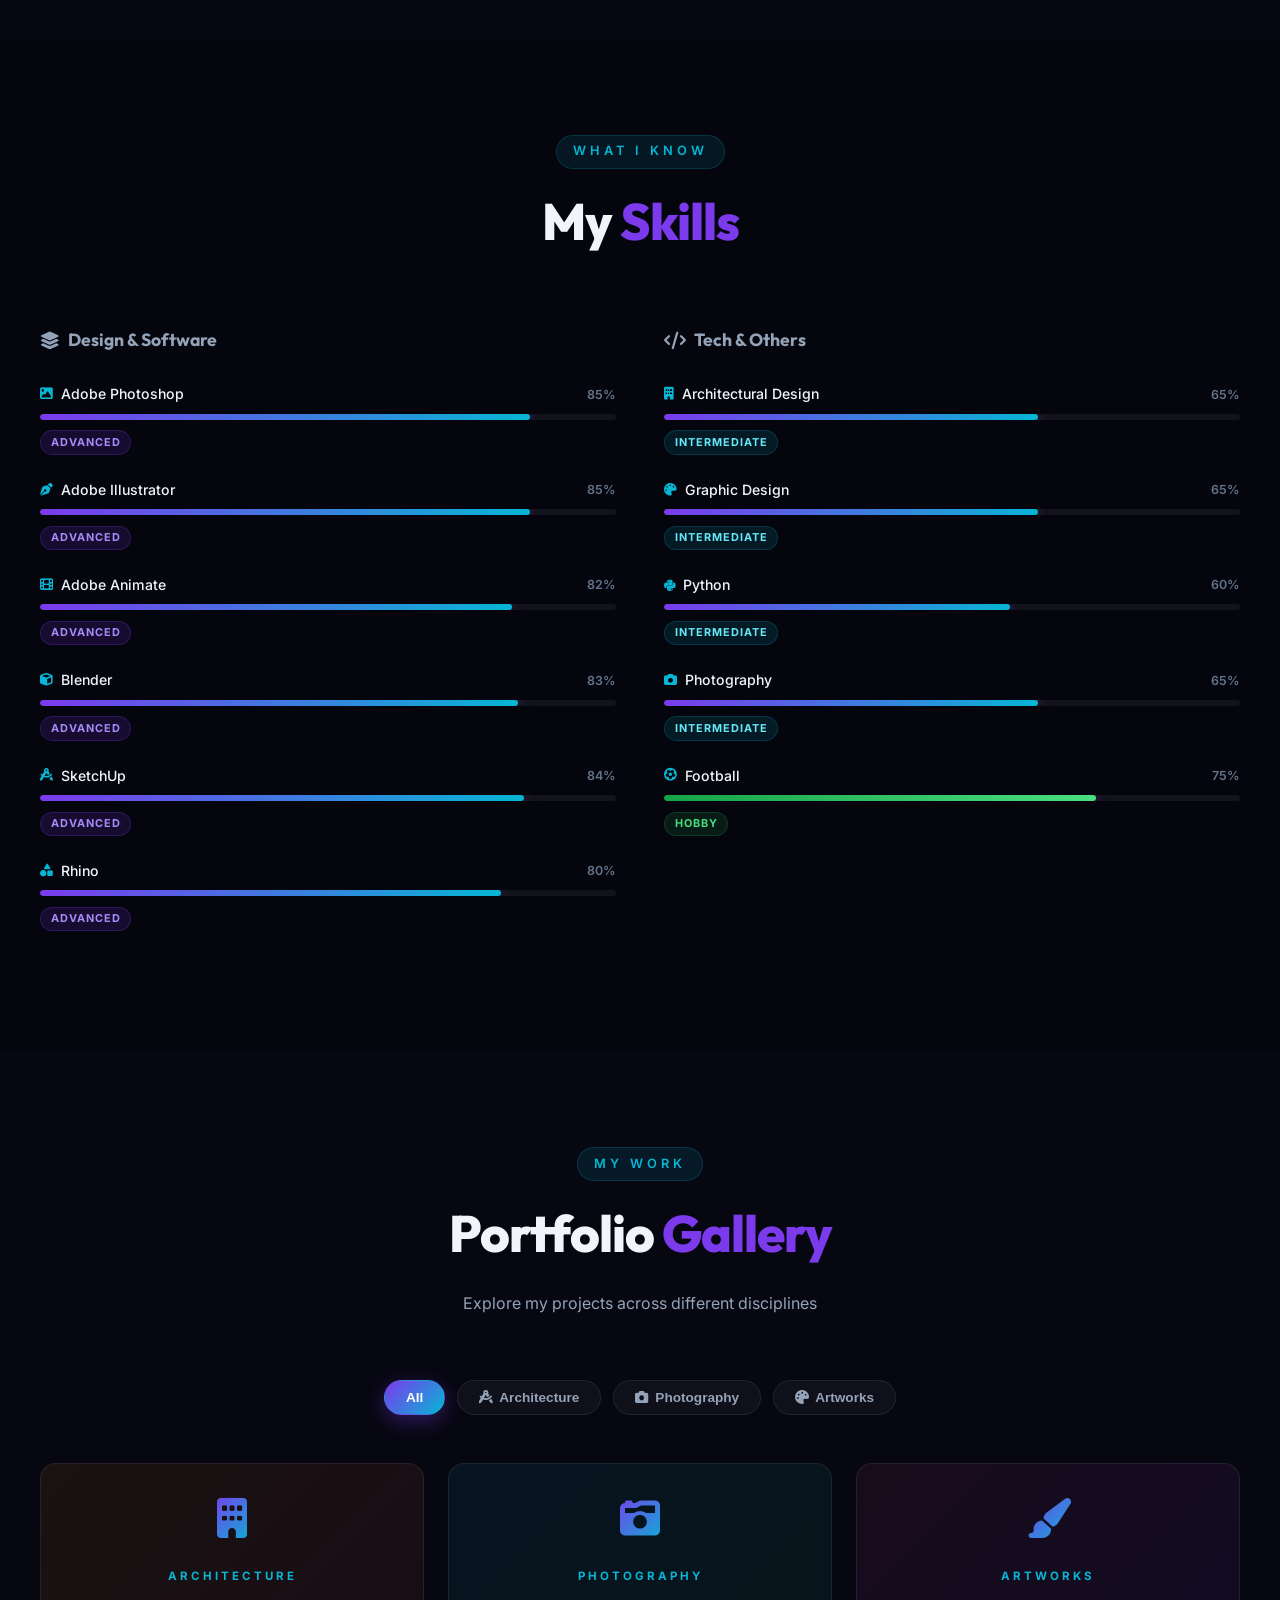
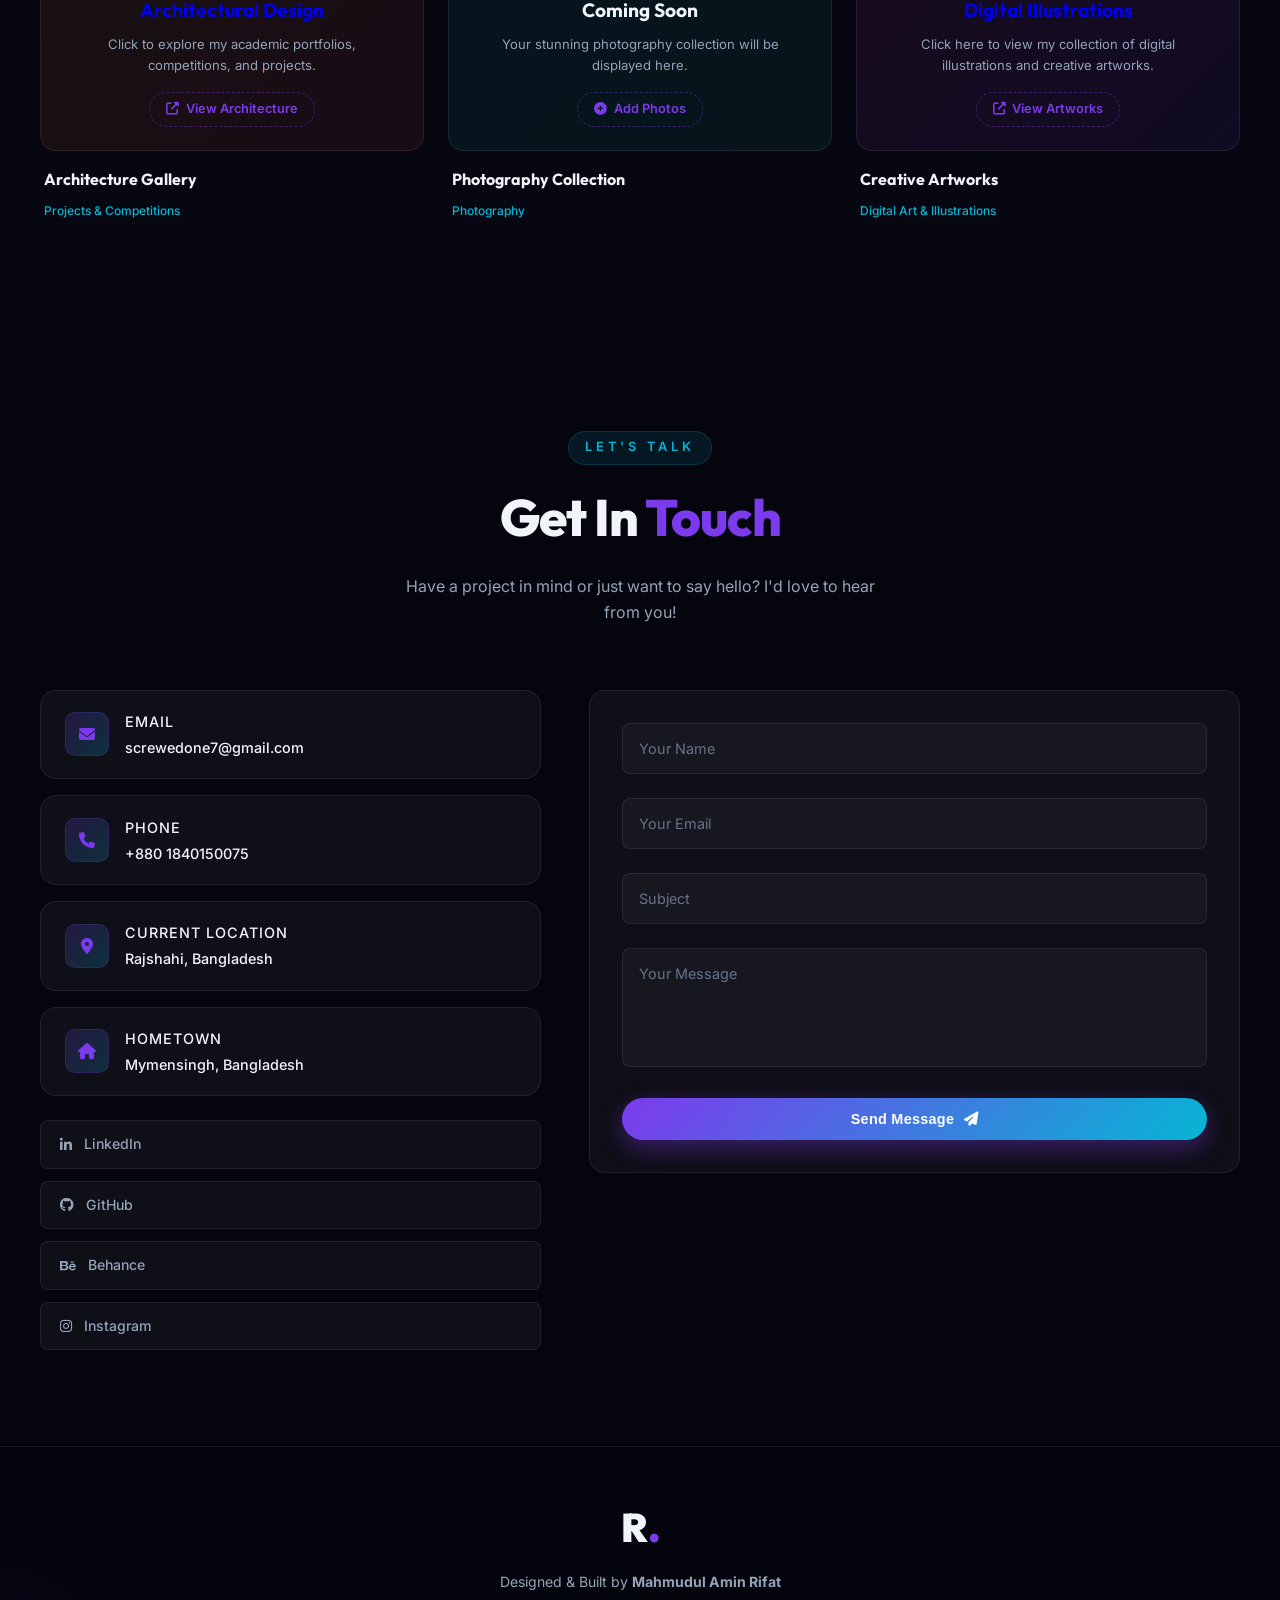
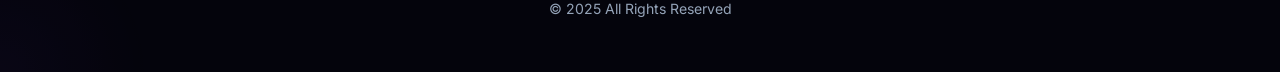
==== commit 488c587a: "Add files via upload" ====
--- a/index.html
+++ b/index.html
@@ -138,6 +138,12 @@
                     <h3>Creative Design</h3>
                     <p>Passionate <strong>Graphics Designer</strong> skilled in Adobe Suite, Blender, SketchUp & Rhino —
                         crafting visuals that speak louder than words.</p>
+                </div>
+
+                <div class="about-card reveal" id="aboutCard3">
+                    <div class="about-icon"><i class="fas fa-rocket"></i></div>
+                    <h3>Entrepreneurship</h3>
+                    <p>Co-founder of <strong><a href="https://www.materiqo.shop/" target="_blank">materiqo.shop</a></strong>, an architectural e-commerce business. The full website was designed and built by me.</p>
                 </div>
 
                 <div class="about-card reveal" id="aboutCard4">
--- a/style.css
+++ b/style.css
@@ -626,6 +626,18 @@
   line-height: 1.7;
 }
 
+.about-card p a {
+  color: var(--accent-2);
+  text-decoration: none;
+  border-bottom: 1px dashed var(--accent-2);
+  transition: var(--transition);
+}
+
+.about-card p a:hover {
+  color: var(--accent-3);
+  border-bottom-color: var(--accent-3);
+}
+
 /* ===========================
    SKILLS
 =========================== */
